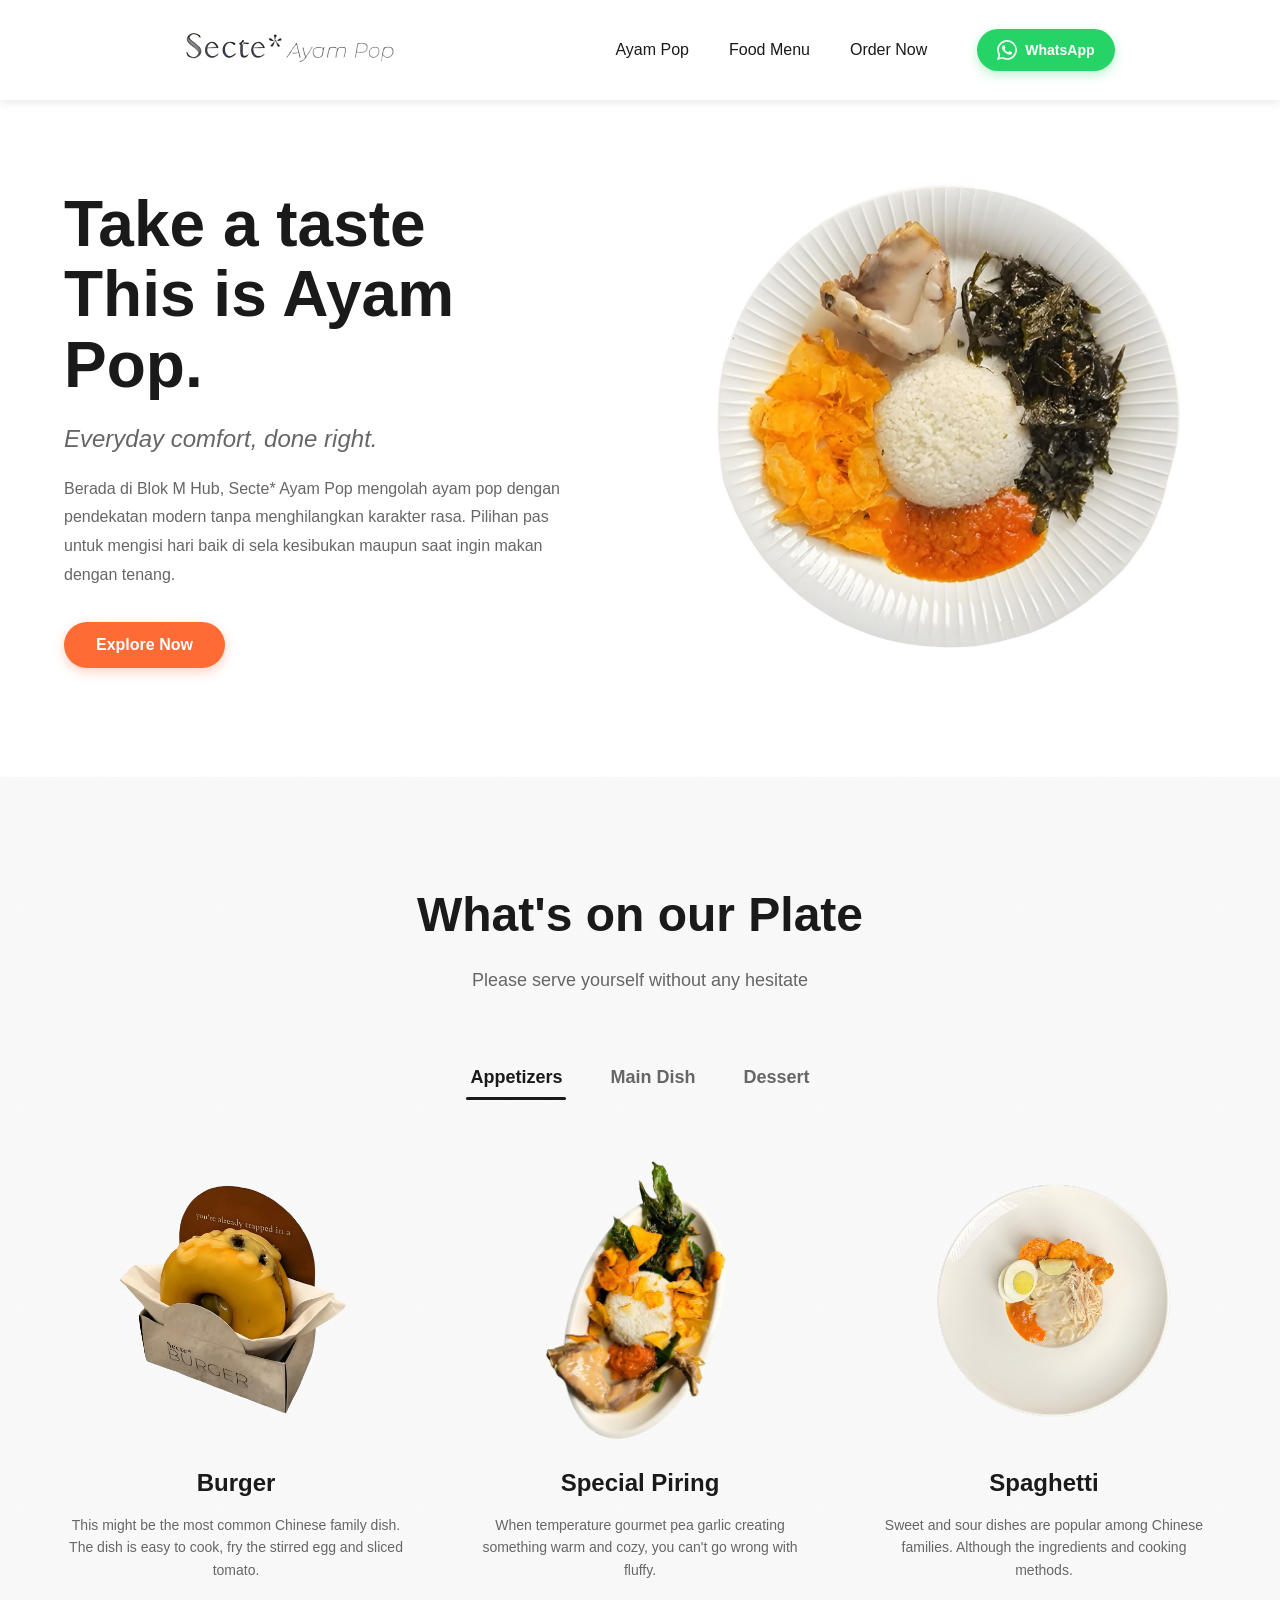
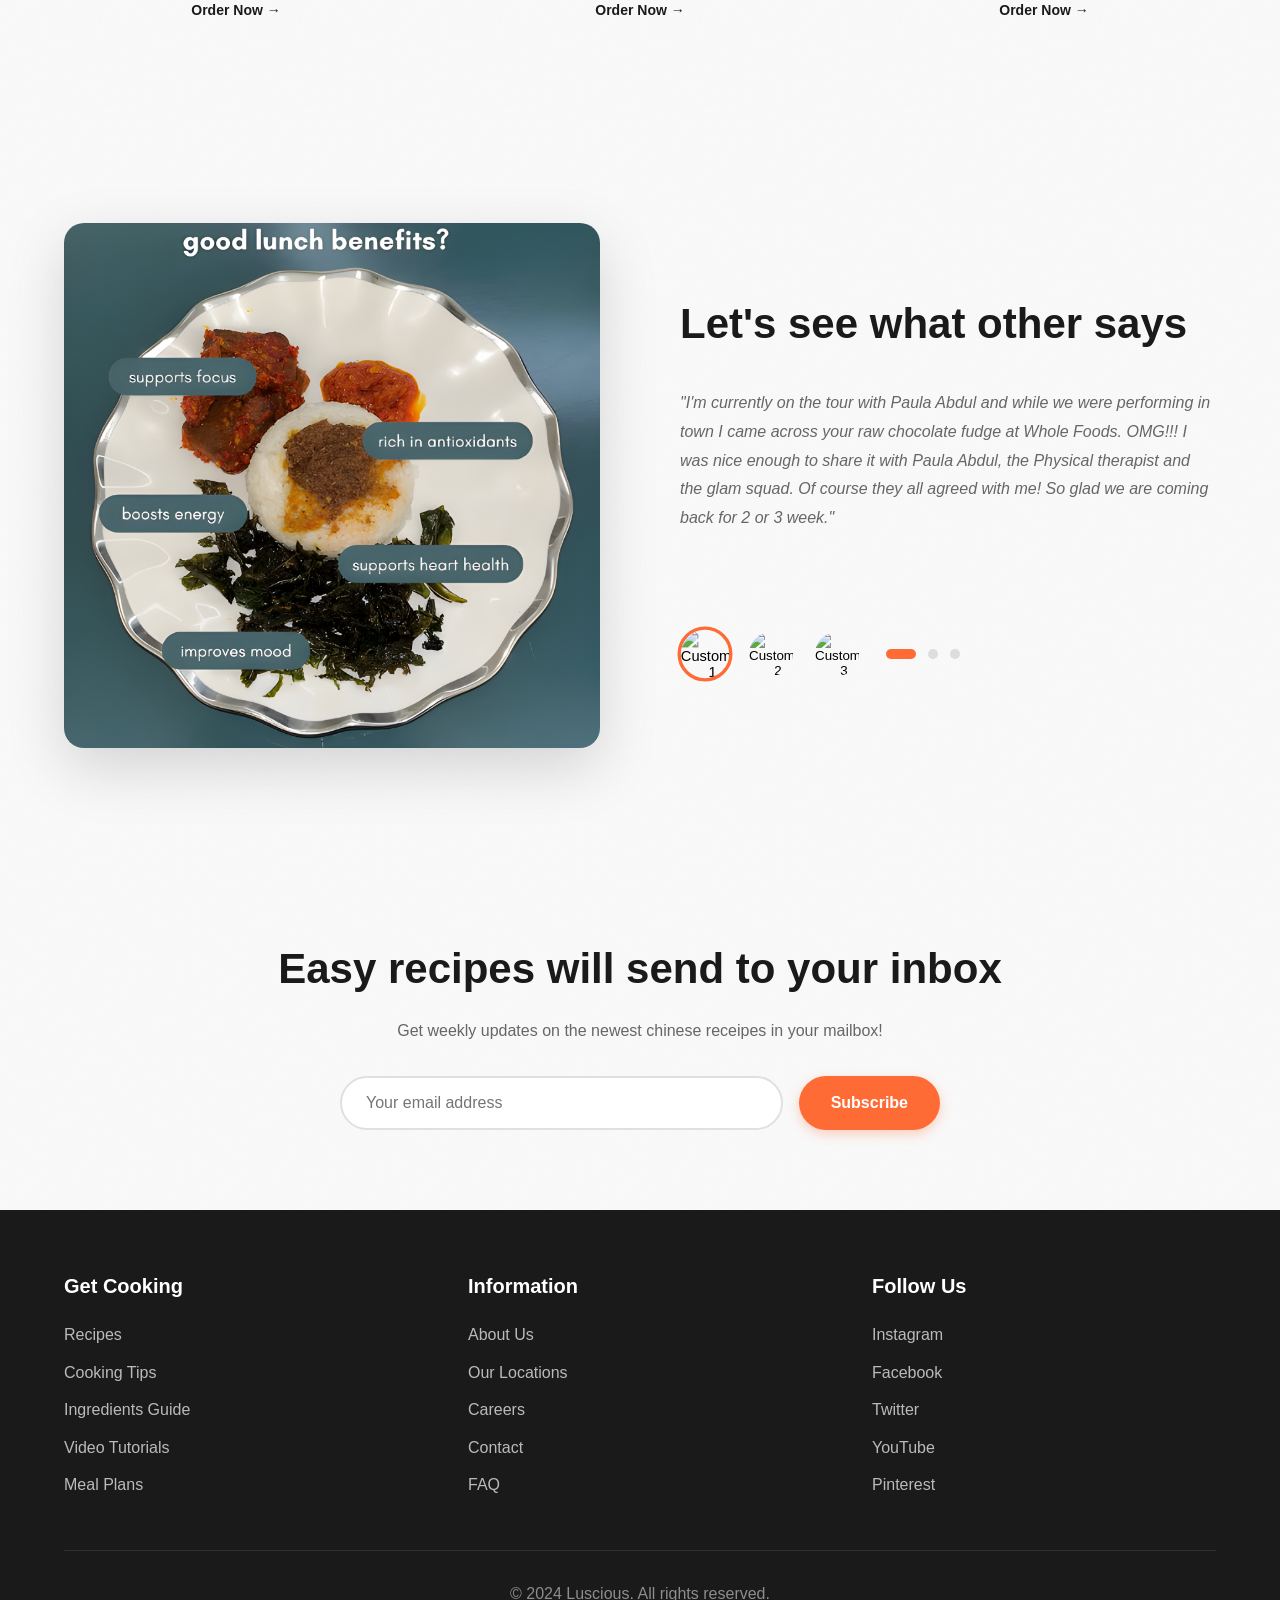
==== index.html @ fa1db52d "Full Commit Project UMKM Secte" ====
<!DOCTYPE html>
<html lang="id">
<head>
    <meta charset="UTF-8">
    <meta name="viewport" content="width=device-width, initial-scale=1.0">
    <title>Luscious - Delicious Food Experience</title>
    <link rel="stylesheet" href="style.css">
</head>
<body>
    <!-- Section 1: Navbar + Hero -->
    <header class="header">
        <nav class="navbar">
            <div class="container">
                <div class="nav-content">
                    <div class="logo">
                        <img src="logo secte.png" alt="Luscious Logo">
                    </div>
                    <ul class="nav-menu">
                        <li><a href="#ayampop">Ayam Pop</a></li>
                        <li><a href="#menu">Food Menu</a></li>
                        <li><a href="#order">Order Now</a></li>
                    </ul>
                    <a href="https://wa.me/6281234567890" target="_blank" class="btn-whatsapp">
                        <svg width="20" height="20" viewBox="0 0 24 24" fill="none" xmlns="http://www.w3.org/2000/svg">
                            <path d="M17.472 14.382c-.297-.149-1.758-.867-2.03-.967-.273-.099-.471-.148-.67.15-.197.297-.767.966-.94 1.164-.173.199-.347.223-.644.075-.297-.15-1.255-.463-2.39-1.475-.883-.788-1.48-1.761-1.653-2.059-.173-.297-.018-.458.13-.606.134-.133.298-.347.446-.52.149-.174.198-.298.298-.497.099-.198.05-.371-.025-.52-.075-.149-.669-1.612-.916-2.207-.242-.579-.487-.5-.669-.51-.173-.008-.371-.01-.57-.01-.198 0-.52.074-.792.372-.272.297-1.04 1.016-1.04 2.479 0 1.462 1.065 2.875 1.213 3.074.149.198 2.096 3.2 5.077 4.487.709.306 1.262.489 1.694.625.712.227 1.36.195 1.871.118.571-.085 1.758-.719 2.006-1.413.248-.694.248-1.289.173-1.413-.074-.124-.272-.198-.57-.347m-5.421 7.403h-.004a9.87 9.87 0 01-5.031-1.378l-.361-.214-3.741.982.998-3.648-.235-.374a9.86 9.86 0 01-1.51-5.26c.001-5.45 4.436-9.884 9.888-9.884 2.64 0 5.122 1.03 6.988 2.898a9.825 9.825 0 012.893 6.994c-.003 5.45-4.437 9.884-9.885 9.884m8.413-18.297A11.815 11.815 0 0012.05 0C5.495 0 .16 5.335.157 11.892c0 2.096.547 4.142 1.588 5.945L.057 24l6.305-1.654a11.882 11.882 0 005.683 1.448h.005c6.554 0 11.89-5.335 11.893-11.893a11.821 11.821 0 00-3.48-8.413z" fill="currentColor"/>
                        </svg>
                        WhatsApp
                    </a>
                </div>
            </div>
        </nav>

        <section class="hero">
            <div class="container">
                <div class="hero-content">
                    <div class="hero-left">
                        <h1 class="hero-title">
                            <span class="title-line">Take a taste</span>
                            <span class="title-line">This is Ayam Pop.</span>
                        </h1>
                        <p class="hero-subtitle">Everyday comfort, done right.</p>
                        <p class="hero-description">
                            Berada di Blok M Hub, Secte* Ayam Pop mengolah ayam pop dengan pendekatan modern tanpa menghilangkan karakter rasa.
Pilihan pas untuk mengisi hari baik di sela kesibukan maupun saat ingin makan dengan tenang.
                        </p>
                        <button class="btn-primary">Explore Now</button>
                    </div>
                    <div class="hero-right">
                        <div class="hero-image-wrapper">
                            <img src="Secte Ayam Pop.jpg" alt="Delicious Dumplings" class="hero-image">
                        </div>
                    </div>
                </div>
            </div>
        </section>
    </header>

    <!-- Section 2: What's on our Plate -->
    <section class="menu-section">
        <div class="container">
            <div class="section-header">
                <h2 class="section-title">What's on our Plate</h2>
                <p class="section-subtitle">Please serve yourself without any hesitate</p>
            </div>

            <div class="tabs">
                <button class="tab-btn active" data-tab="appetizers">Appetizers</button>
                <button class="tab-btn" data-tab="main-dish">Main Dish</button>
                <button class="tab-btn" data-tab="dessert">Dessert</button>
                <span class="tab-indicator"></span>
            </div>

            <div class="tab-content active" id="appetizers">
                <div class="menu-grid">
                    <div class="menu-card">
                        <div class="menu-image-wrapper">
                            <img src="Secte Burger.png" alt="Burger" class="menu-image">
                        </div>
                        <h3 class="menu-name">Burger</h3>
                        <p class="menu-description">This might be the most common Chinese family dish. The dish is easy to cook, fry the stirred egg and sliced tomato.</p>
                        <a href="#order" class="menu-link">Order Now →</a>
                    </div>

                    <div class="menu-card">
                        <div class="menu-image-wrapper">
                            <img src="Secte Piring.png" alt="Special Piring" class="menu-image">
                        </div>
                        <h3 class="menu-name">Special Piring</h3>
                        <p class="menu-description">When temperature gourmet pea garlic creating something warm and cozy, you can't go wrong with fluffy.</p>
                        <a href="#order" class="menu-link">Order Now →</a>
                    </div>

                    <div class="menu-card">
                        <div class="menu-image-wrapper">
                            <img src="Secte Spaghetti.png" alt="Spaghetti" class="menu-image">
                        </div>
                        <h3 class="menu-name">Spaghetti</h3>
                        <p class="menu-description">Sweet and sour dishes are popular among Chinese families. Although the ingredients and cooking methods.</p>
                        <a href="#order" class="menu-link">Order Now →</a>
                    </div>
                </div>
            </div>

            <div class="tab-content" id="main-dish">
                <div class="menu-grid">
                    <div class="menu-card">
                        <div class="menu-image-wrapper">
                            <img src="https://images.unsplash.com/photo-1585032226651-759b368d7246?w=400&h=400&fit=crop" alt="Beef Noodles" class="menu-image">
                        </div>
                        <h3 class="menu-name">Beef Noodles</h3>
                        <p class="menu-description">Slow-braised beef in rich broth served over fresh hand-pulled noodles.</p>
                        <a href="#order" class="menu-link">Order Now →</a>
                    </div>

                    <div class="menu-card">
                        <div class="menu-image-wrapper">
                            <img src="https://images.unsplash.com/photo-1569718212165-3a8278d5f624?w=400&h=400&fit=crop" alt="Fried Rice" class="menu-image">
                        </div>
                        <h3 class="menu-name">Special Fried Rice</h3>
                        <p class="menu-description">Wok-fried rice with eggs, vegetables, and choice of protein in aromatic seasonings.</p>
                        <a href="#order" class="menu-link">Order Now →</a>
                    </div>

                    <div class="menu-card">
                        <div class="menu-image-wrapper">
                            <img src="https://images.unsplash.com/photo-1512003867696-6d5ce6835040?w=400&h=400&fit=crop" alt="Steamed Fish" class="menu-image">
                        </div>
                        <h3 class="menu-name">Steamed Fish</h3>
                        <p class="menu-description">Fresh fish steamed to perfection with ginger, soy sauce, and spring onions.</p>
                        <a href="#order" class="menu-link">Order Now →</a>
                    </div>
                </div>
            </div>

            <div class="tab-content" id="dessert">
                <div class="menu-grid">
                    <div class="menu-card">
                        <div class="menu-image-wrapper">
                            <img src="https://images.unsplash.com/photo-1563805042-7684c019e1cb?w=400&h=400&fit=crop" alt="Mango Pudding" class="menu-image">
                        </div>
                        <h3 class="menu-name">Mango Pudding</h3>
                        <p class="menu-description">Silky smooth mango pudding made with fresh mangoes and coconut cream.</p>
                        <a href="#order" class="menu-link">Order Now →</a>
                    </div>

                    <div class="menu-card">
                        <div class="menu-image-wrapper">
                            <img src="https://images.unsplash.com/photo-1562440499-64c9a4a2583e?w=400&h=400&fit=crop" alt="Sesame Balls" class="menu-image">
                        </div>
                        <h3 class="menu-name">Sesame Balls</h3>
                        <p class="menu-description">Crispy fried glutinous rice balls coated with sesame seeds and sweet filling.</p>
                        <a href="#order" class="menu-link">Order Now →</a>
                    </div>

                    <div class="menu-card">
                        <div class="menu-image-wrapper">
                            <img src="https://images.unsplash.com/photo-1565958011703-44f9829ba187?w=400&h=400&fit=crop" alt="Red Bean Soup" class="menu-image">
                        </div>
                        <h3 class="menu-name">Red Bean Soup</h3>
                        <p class="menu-description">Warm sweet red bean soup with a hint of orange peel and rock sugar.</p>
                        <a href="#order" class="menu-link">Order Now →</a>
                    </div>
                </div>
            </div>
        </div>
    </section>

    <!-- Section 3: Testimonial -->
    <section class="testimonial-section">
        <div class="container">
            <div class="testimonial-content">
                <div class="testimonial-left">
                    <img src="secte cover2.png" alt="Pasta Dish" class="testimonial-image">
                </div>
                <div class="testimonial-right">
                    <h2 class="testimonial-title">Let's see what other says</h2>

                    <div class="testimonial-slider">
                        <div class="testimonial-item active" data-testimonial="1">
                            <p class="testimonial-text">
                                "I'm currently on the tour with Paula Abdul and while we were performing in town I came across your raw chocolate fudge at Whole Foods. OMG!!! I was nice enough to share it with Paula Abdul, the Physical therapist and the glam squad. Of course they all agreed with me! So glad we are coming back for 2 or 3 week."
                            </p>
                        </div>
                        <div class="testimonial-item" data-testimonial="2">
                            <p class="testimonial-text">
                                "Best Asian restaurant in town! The kung pao chicken is my go-to dish.
                                The service is excellent, and the portions are generous. Highly recommend
                                trying their handmade noodles - they're simply amazing!"
                            </p>
                        </div>
                        <div class="testimonial-item" data-testimonial="3">
                            <p class="testimonial-text">
                                "A hidden gem! The flavors are authentic and remind me of home cooking.
                                The staff is friendly and attentive. Whether dining in or taking out,
                                the food quality is always consistent and delicious."
                            </p>
                        </div>
                    </div>

                    <div class="testimonial-controls">
                        <div class="testimonial-avatars">
                            <button class="avatar active" data-testimonial="1">
                                <img src="https://i.pravatar.cc/150?img=1" alt="Customer 1">
                            </button>
                            <button class="avatar" data-testimonial="2">
                                <img src="https://i.pravatar.cc/150?img=2" alt="Customer 2">
                            </button>
                            <button class="avatar" data-testimonial="3">
                                <img src="https://i.pravatar.cc/150?img=3" alt="Customer 3">
                            </button>
                        </div>
                        <div class="testimonial-dots">
                            <span class="dot active" data-testimonial="1"></span>
                            <span class="dot" data-testimonial="2"></span>
                            <span class="dot" data-testimonial="3"></span>
                        </div>
                    </div>
                </div>
            </div>
        </div>
    </section>

    <!-- Section 4: Newsletter + Footer -->
    <section class="newsletter-section">
        <div class="container">
            <h2 class="newsletter-title">Easy recipes will send to your inbox</h2>
            <p class="newsletter-subtitle">Get weekly updates on the newest chinese receipes in your mailbox!</p>
            <form class="newsletter-form">
                <input type="email" placeholder="Your email address" class="newsletter-input" required>
                <button type="submit" class="btn-primary">Subscribe</button>
            </form>
        </div>
    </section>

    <footer class="footer">
        <div class="container">
            <div class="footer-grid">
                <div class="footer-column">
                    <h3 class="footer-title">Get Cooking</h3>
                    <ul class="footer-links">
                        <li><a href="#recipes">Recipes</a></li>
                        <li><a href="#cooking-tips">Cooking Tips</a></li>
                        <li><a href="#ingredients">Ingredients Guide</a></li>
                        <li><a href="#video-tutorials">Video Tutorials</a></li>
                        <li><a href="#meal-plans">Meal Plans</a></li>
                    </ul>
                </div>
                <div class="footer-column">
                    <h3 class="footer-title">Information</h3>
                    <ul class="footer-links">
                        <li><a href="#about">About Us</a></li>
                        <li><a href="#locations">Our Locations</a></li>
                        <li><a href="#careers">Careers</a></li>
                        <li><a href="#contact">Contact</a></li>
                        <li><a href="#faq">FAQ</a></li>
                    </ul>
                </div>
                <div class="footer-column">
                    <h3 class="footer-title">Follow Us</h3>
                    <ul class="footer-links">
                        <li><a href="#instagram">Instagram</a></li>
                        <li><a href="#facebook">Facebook</a></li>
                        <li><a href="#twitter">Twitter</a></li>
                        <li><a href="#youtube">YouTube</a></li>
                        <li><a href="#pinterest">Pinterest</a></li>
                    </ul>
                </div>
            </div>
            <div class="footer-bottom">
                <p>&copy; 2024 Luscious. All rights reserved.</p>
            </div>
        </div>
    </footer>

    <script src="script.js"></script>
</body>
</html>
---- style.css ----
/* ===== RESET & GLOBAL STYLES ===== */
* {
    margin: 0;
    padding: 0;
    box-sizing: border-box;
}

:root {
    --orange-primary: #ff6b35;
    --orange-dark: #e85a2a;
    --text-dark: #1a1a1a;
    --text-gray: #666;
    --bg-light: #f8f8f8;
    --white: #ffffff;
    --shadow: rgba(0, 0, 0, 0.1);
    --shadow-hover: rgba(0, 0, 0, 0.15);
}

html {
    scroll-behavior: smooth;
}

body {
    font-family: -apple-system, BlinkMacSystemFont, 'Segoe UI', Roboto, 'Helvetica Neue', Arial, sans-serif;
    color: var(--text-dark);
    line-height: 1.6;
    overflow-x: hidden;
    background: #ffffff;
}

.container {
    max-width: 1200px;
    margin: 0 auto;
    padding: 0 24px;
}

/* ===== MARBLE TEXTURE BACKGROUND ===== */
.hero,
.menu-section,
.testimonial-section,
.newsletter-section {
    position: relative;
    background-image:
        url("data:image/svg+xml,%3Csvg xmlns='http://www.w3.org/2000/svg' width='100' height='100' viewBox='0 0 100 100'%3E%3Cfilter id='noise'%3E%3CfeTurbulence type='fractalNoise' baseFrequency='0.9' numOctaves='4' /%3E%3CfeColorMatrix type='saturate' values='0'/%3E%3C/filter%3E%3Crect width='100' height='100' filter='url(%23noise)' opacity='0.05'/%3E%3C/svg%3E");
    background-color: #fafafa;
}

/* ===== INGREDIENT DECORATIONS ===== */
.ingredient {
    position: absolute;
    background-size: contain;
    background-repeat: no-repeat;
    background-position: center;
    pointer-events: none;
    z-index: 10;
    transition: transform 0.1s ease-out;
}

/* Hero Section Ingredients */
.hero-spice-1 {
    width: 120px;
    height: 120px;
    top: 15%;
    left: 3%;
    background-image: url("data:image/svg+xml,%3Csvg xmlns='http://www.w3.org/2000/svg' viewBox='0 0 100 100'%3E%3Cellipse cx='30' cy='40' rx='8' ry='12' fill='%23D2691E' opacity='0.7'/%3E%3Cellipse cx='50' cy='40' rx='8' ry='12' fill='%23FF6347' opacity='0.7'/%3E%3Cellipse cx='70' cy='40' rx='8' ry='12' fill='%23FFD700' opacity='0.7'/%3E%3Crect x='25' y='50' width='50' height='3' rx='1.5' fill='%23A0522D'/%3E%3C/svg%3E");
}

.hero-spice-2 {
    width: 40px;
    height: 60px;
    top: 18%;
    left: 8%;
    background: radial-gradient(circle, rgba(210, 105, 30, 0.7), transparent);
}

.hero-spice-3 {
    width: 30px;
    height: 30px;
    top: 25%;
    left: 5%;
    background: radial-gradient(circle, rgba(139, 69, 19, 0.6), transparent);
}

.hero-pepper {
    width: 100px;
    height: 100px;
    top: 12%;
    right: 5%;
    background-image: url("data:image/svg+xml,%3Csvg xmlns='http://www.w3.org/2000/svg' viewBox='0 0 100 100'%3E%3Cpath d='M45,20 Q50,15 55,20 L55,25 Q60,30 55,45 Q50,60 45,45 Q40,30 45,25 Z' fill='%23FF4444' opacity='0.8'/%3E%3Cpath d='M47,18 Q50,15 53,18 L53,20 L47,20 Z' fill='%2344AA44' opacity='0.8'/%3E%3C/svg%3E");
}

.hero-parsley {
    width: 80px;
    height: 80px;
    top: 15%;
    right: 12%;
    background-image: url("data:image/svg+xml,%3Csvg xmlns='http://www.w3.org/2000/svg' viewBox='0 0 100 100'%3E%3Ccircle cx='40' cy='30' r='12' fill='%2344AA44' opacity='0.7'/%3E%3Ccircle cx='60' cy='30' r='12' fill='%2344AA44' opacity='0.7'/%3E%3Ccircle cx='50' cy='45' r='12' fill='%2344AA44' opacity='0.7'/%3E%3Crect x='48' y='45' width='4' height='30' fill='%23228822' opacity='0.7'/%3E%3C/svg%3E");
}

/* Menu Section Ingredients */
.menu-sauce-1 {
    width: 60px;
    height: 60px;
    top: 10%;
    left: 5%;
    background: radial-gradient(circle, rgba(255, 69, 0, 0.6), rgba(139, 0, 0, 0.4));
    border-radius: 50%;
}

.menu-sauce-2 {
    width: 50px;
    height: 50px;
    top: 12%;
    left: 10%;
    background: radial-gradient(circle, rgba(0, 0, 0, 0.5), rgba(70, 70, 70, 0.3));
    border-radius: 50%;
}

.menu-lobster {
    width: 150px;
    height: 100px;
    top: 8%;
    right: 5%;
    background-image: url("data:image/svg+xml,%3Csvg xmlns='http://www.w3.org/2000/svg' viewBox='0 0 150 100'%3E%3Cellipse cx='75' cy='50' rx='50' ry='25' fill='%23FF6347' opacity='0.8'/%3E%3Ccircle cx='60' cy='45' r='5' fill='%23000' opacity='0.6'/%3E%3Cpath d='M30,50 L15,40' stroke='%23FF6347' stroke-width='4' opacity='0.8'/%3E%3Cpath d='M30,55 L15,65' stroke='%23FF6347' stroke-width='4' opacity='0.8'/%3E%3C/svg%3E");
}

.menu-garlic-1 {
    width: 50px;
    height: 50px;
    bottom: 15%;
    left: 8%;
    background-image: url("data:image/svg+xml,%3Csvg xmlns='http://www.w3.org/2000/svg' viewBox='0 0 50 50'%3E%3Ccircle cx='25' cy='30' r='15' fill='%23F5F5DC' opacity='0.8'/%3E%3Cpath d='M25,10 Q20,15 25,20 Q30,15 25,10' fill='%23DEB887' opacity='0.8'/%3E%3C/svg%3E");
}

.menu-garlic-2 {
    width: 45px;
    height: 45px;
    bottom: 20%;
    left: 3%;
    background: radial-gradient(circle, rgba(245, 245, 220, 0.8), rgba(222, 184, 135, 0.5));
    border-radius: 50%;
}

/* Testimonial Section Ingredients */
.testi-fork {
    width: 100px;
    height: 80px;
    top: 50%;
    left: 5%;
    background-image: url("data:image/svg+xml,%3Csvg xmlns='http://www.w3.org/2000/svg' viewBox='0 0 100 100'%3E%3Crect x='15' y='10' width='3' height='15' fill='%23888' opacity='0.7'/%3E%3Crect x='23' y='10' width='3' height='15' fill='%23888' opacity='0.7'/%3E%3Crect x='31' y='10' width='3' height='15' fill='%23888' opacity='0.7'/%3E%3Crect x='20' y='25' width='8' height='40' rx='1' fill='%23666' opacity='0.7'/%3E%3C/svg%3E");
}

.testi-tomato {
    width: 60px;
    height: 60px;
    bottom: 25%;
    left: 8%;
    background: radial-gradient(circle, rgba(255, 69, 69, 0.8), rgba(200, 50, 50, 0.6));
    border-radius: 50%;
}

.testi-parsley {
    width: 90px;
    height: 90px;
    bottom: 15%;
    left: 3%;
    background-image: url("data:image/svg+xml,%3Csvg xmlns='http://www.w3.org/2000/svg' viewBox='0 0 100 100'%3E%3Ccircle cx='35' cy='40' r='15' fill='%2344AA44' opacity='0.7'/%3E%3Ccircle cx='55' cy='35' r='15' fill='%2344AA44' opacity='0.7'/%3E%3Ccircle cx='65' cy='50' r='15' fill='%2344AA44' opacity='0.7'/%3E%3Crect x='48' y='50' width='4' height='35' fill='%23228822' opacity='0.7'/%3E%3C/svg%3E");
}

.testi-star-anise {
    width: 70px;
    height: 70px;
    top: 15%;
    right: 8%;
    background-image: url("data:image/svg+xml,%3Csvg xmlns='http://www.w3.org/2000/svg' viewBox='0 0 100 100'%3E%3Cpath d='M50,30 L55,45 L70,50 L55,55 L50,70 L45,55 L30,50 L45,45 Z' fill='%238B4513' opacity='0.7'/%3E%3Ccircle cx='50' cy='50' r='5' fill='%23654321' opacity='0.8'/%3E%3C/svg%3E");
}

/* Newsletter Section Ingredients */
.news-lettuce {
    width: 120px;
    height: 120px;
    top: 20%;
    left: 5%;
    background-image: url("data:image/svg+xml,%3Csvg xmlns='http://www.w3.org/2000/svg' viewBox='0 0 100 100'%3E%3Ccircle cx='35' cy='40' r='18' fill='%2366BB66' opacity='0.7'/%3E%3Ccircle cx='55' cy='35' r='18' fill='%2366BB66' opacity='0.7'/%3E%3Ccircle cx='65' cy='55' r='18' fill='%2366BB66' opacity='0.7'/%3E%3Ccircle cx='45' cy='60' r='18' fill='%2366BB66' opacity='0.7'/%3E%3C/svg%3E");
}

.news-pepper-red {
    width: 90px;
    height: 90px;
    top: 40%;
    left: 15%;
    background-image: url("data:image/svg+xml,%3Csvg xmlns='http://www.w3.org/2000/svg' viewBox='0 0 100 100'%3E%3Cpath d='M40,25 Q45,20 50,25 L50,30 Q55,35 50,55 Q45,70 40,55 Q35,35 40,30 Z' fill='%23FF4444' opacity='0.8'/%3E%3Cpath d='M42,23 Q45,20 48,23 L48,27 L42,27 Z' fill='%2344AA44' opacity='0.8'/%3E%3C/svg%3E");
}

.news-onion {
    width: 80px;
    height: 80px;
    bottom: 25%;
    right: 8%;
    background-image: url("data:image/svg+xml,%3Csvg xmlns='http://www.w3.org/2000/svg' viewBox='0 0 100 100'%3E%3Ccircle cx='50' cy='55' r='25' fill='%23DDA0DD' opacity='0.7'/%3E%3Cpath d='M50,20 Q45,25 50,35 Q55,25 50,20' fill='%23E6C9E6' opacity='0.7'/%3E%3C/svg%3E");
}

.news-chili {
    width: 70px;
    height= 70px;
    bottom: 35%;
    right: 15%;
    background: linear-gradient(135deg, rgba(255, 0, 0, 0.7), rgba(200, 0, 0, 0.5));
    border-radius: 50% 50% 50% 10%;
}

.news-lemon {
    width: 60px;
    height: 60px;
    top: 25%;
    right: 10%;
    background: radial-gradient(ellipse, rgba(255, 255, 0, 0.7), rgba(255, 200, 0, 0.5));
    border-radius: 50% 40% 50% 40%;
}

.news-garlic {
    width: 50px;
    height: 50px;
    top: 15%;
    left: 12%;
    background: radial-gradient(circle, rgba(245, 245, 220, 0.8), rgba(222, 184, 135, 0.5));
    border-radius: 50%;
}

/* ===== BUTTONS ===== */
.btn-primary {
    background: var(--orange-primary);
    color: var(--white);
    border: none;
    padding: 14px 32px;
    border-radius: 50px;
    font-size: 16px;
    font-weight: 600;
    cursor: pointer;
    transition: all 0.3s ease;
    box-shadow: 0 4px 12px rgba(255, 107, 53, 0.3);
}

.btn-primary:hover {
    background: var(--orange-dark);
    transform: translateY(-2px);
    box-shadow: 0 6px 16px rgba(255, 107, 53, 0.4);
}

.btn-outline-orange {
    background: transparent;
    color: var(--orange-primary);
    border: 2px solid var(--orange-primary);
    padding: 10px 24px;
    border-radius: 50px;
    font-size: 14px;
    font-weight: 600;
    cursor: pointer;
    transition: all 0.3s ease;
}

.btn-outline-orange:hover {
    background: var(--orange-primary);
    color: var(--white);
    box-shadow: 0 4px 12px rgba(255, 107, 53, 0.3);
}

.btn-whatsapp {
    display: flex;
    align-items: center;
    gap: 8px;
    background: #25D366;
    color: var(--white);
    border: none;
    padding: 10px 20px;
    border-radius: 50px;
    font-size: 14px;
    font-weight: 600;
    cursor: pointer;
    transition: all 0.3s ease;
    text-decoration: none;
    box-shadow: 0 4px 12px rgba(37, 211, 102, 0.3);
    margin-left: 50px;
}

.btn-whatsapp:hover {
    background: #128C7E;
    transform: translateY(-2px);
    box-shadow: 0 6px 16px rgba(37, 211, 102, 0.4);
}

/* ===== NAVBAR ===== */
.navbar {
    background: rgba(255, 255, 255, 0.95);
    backdrop-filter: blur(10px);
    padding: 15px 0;
    box-shadow: 0 2px 10px var(--shadow);
    position: sticky;
    top: 0;
    z-index: 1000;
    height: 100px;
    display: flex;
    align-items: center;
}

.nav-content {
    display: flex;
    justify-content: space-between;
    align-items: center;
}

.logo {
    display: flex;
    align-items: center;
}

.logo img {
    height: 250px;
    width: auto;
    margin-right: 200px;
    margin-left: 0px;
    object-fit: contain;
}

.nav-menu {
    display: flex;
    list-style: none;
    gap: 40px;
}

.nav-menu a {
    text-decoration: none;
    color: var(--text-dark);
    font-weight: 500;
    transition: color 0.3s ease;
    position: relative;
}

.nav-menu a::after {
    content: '';
    position: absolute;
    bottom: -5px;
    left: 0;
    width: 0;
    height: 2px;
    background: var(--orange-primary);
    transition: width 0.3s ease;
}

.nav-menu a:hover {
    color: var(--orange-primary);
}

.nav-menu a:hover::after {
    width: 100%;
}

/* ===== HERO SECTION ===== */
.hero {
    padding: 80px 0 100px;
    position: relative;
    overflow: visible;
    background: transparent !important;
    background-image: none !important;
}

.hero-content {
    display: grid;
    grid-template-columns: 1fr 1fr;
    gap: 60px;
    align-items: center;
}

.hero-left {
    opacity: 0;
    transform: translateY(20px);
    animation: fadeInUp 0.8s ease forwards;
}

@keyframes fadeInUp {
    to {
        opacity: 1;
        transform: translateY(0);
    }
}

.hero-title {
    font-size: 64px;
    line-height: 1.1;
    margin-bottom: 20px;
    font-weight: 800;
}

.title-line {
    display: block;
    opacity: 0;
    transform: translateY(20px);
    animation: fadeInUp 0.8s ease forwards;
}

.title-line:nth-child(1) {
    animation-delay: 0.1s;
}

.title-line:nth-child(2) {
    animation-delay: 0.2s;
    color: var(--text-dark);
}

.hero-subtitle {
    font-size: 24px;
    color: var(--text-gray);
    margin-bottom: 16px;
    font-style: italic;
    opacity: 0;
    animation: fadeInUp 0.8s ease 0.3s forwards;
}

.hero-description {
    color: var(--text-gray);
    margin-bottom: 32px;
    line-height: 1.8;
    max-width: 500px;
    opacity: 0;
    animation: fadeInUp 0.8s ease 0.4s forwards;
}

.hero-left .btn-primary {
    opacity: 0;
    animation: fadeInUp 0.8s ease 0.5s forwards;
}

.hero-right {
    position: relative;
    opacity: 0;
    animation: scaleIn 1s ease 0.3s forwards;
}

@keyframes scaleIn {
    from {
        opacity: 0;
        transform: scale(1.03);
    }
    to {
        opacity: 1;
        transform: scale(1);
    }
}

.hero-image-wrapper {
    position: relative;
}

.hero-image {
    width: 100%;
    height: auto;
    border-radius: 0;
    box-shadow: none;
    animation: continuousRotate 15s linear infinite;
    transform-origin: center center;
}

@keyframes continuousRotate {
    0% {
        transform: rotate(0deg);
    }
    100% {
        transform: rotate(360deg);
    }
}

/* Rotasi saat hover - uncomment jika ingin rotasi saat hover saja */
/*
.hero-image {
    width: 100%;
    height: auto;
    border-radius: 20px;
    box-shadow: 0 20px 60px rgba(0, 0, 0, 0.15);
    transition: transform 0.6s ease;
}

.hero-image:hover {
    transform: rotate(360deg);
}
*/

/* Rotasi continuous - uncomment jika ingin rotasi terus menerus */
/*
.hero-image {
    width: 100%;
    height: auto;
    border-radius: 20px;
    box-shadow: 0 20px 60px rgba(0, 0, 0, 0.15);
    animation: continuousRotate 30s linear infinite;
}

@keyframes continuousRotate {
    from {
        transform: rotate(0deg);
    }
    to {
        transform: rotate(360deg);
    }
}
*/

.sauce-bowl {
    position: absolute;
    bottom: -20px;
    left: -20px;
    width: 100px;
    height: 100px;
    background: radial-gradient(circle, #d32f2f 40%, transparent 70%);
    border-radius: 50%;
    filter: blur(2px);
    opacity: 0.7;
}

/* ===== MENU SECTION ===== */
.menu-section {
    padding: 100px 0;
}

.section-header {
    text-align: center;
    margin-bottom: 60px;
    opacity: 0;
    transform: translateY(20px);
    transition: all 0.6s ease;
}

.section-header.reveal {
    opacity: 1;
    transform: translateY(0);
}

.section-title {
    font-size: 48px;
    font-weight: 800;
    margin-bottom: 12px;
}

.section-subtitle {
    color: var(--text-gray);
    font-size: 18px;
}

/* ===== TABS ===== */
.tabs {
    display: flex;
    justify-content: center;
    gap: 40px;
    margin-bottom: 60px;
    position: relative;
    opacity: 0;
    transform: translateY(20px);
    transition: all 0.6s ease 0.2s;
}

.tabs.reveal {
    opacity: 1;
    transform: translateY(0);
}

.tab-btn {
    background: none;
    border: none;
    font-size: 18px;
    font-weight: 600;
    color: var(--text-gray);
    cursor: pointer;
    padding: 12px 4px;
    transition: color 0.3s ease;
    position: relative;
}

.tab-btn.active {
    color: var(--text-dark);
}

.tab-btn:hover {
    color: var(--text-dark);
}

.tab-indicator {
    position: absolute;
    bottom: 0;
    height: 3px;
    background: var(--text-dark);
    transition: all 0.4s ease;
    border-radius: 3px;
}

/* ===== MENU GRID ===== */
.tab-content {
    display: none;
}

.tab-content.active {
    display: block;
    animation: fadeIn 0.5s ease;
}

@keyframes fadeIn {
    from {
        opacity: 0;
    }
    to {
        opacity: 1;
    }
}

.menu-grid {
    display: grid;
    grid-template-columns: repeat(3, 1fr);
    gap: 60px;
}

.menu-card {
    text-align: center;
    opacity: 0;
    transform: translateY(20px);
    transition: all 0.4s ease;
}

.menu-card.reveal {
    opacity: 1;
    transform: translateY(0);
}

.menu-card:hover {
    transform: translateY(-4px);
}

/* Menu Image - Rotating Style (Same as Hero) */
.menu-image-wrapper {
    width: 100%;
    max-width: 280px;
    height: 280px;
    margin: 0 auto 24px;
    position: relative;
}

.menu-image {
    width: 100%;
    height: 100%;
    object-fit: contain;
    border-radius: 0;
    animation: continuousRotate 15s linear infinite;
    transform-origin: center center;
}

.menu-name {
    font-size: 24px;
    font-weight: 700;
    margin-bottom: 12px;
}

.menu-description {
    color: var(--text-gray);
    margin-bottom: 16px;
    line-height: 1.6;
    font-size: 14px;
}

.menu-link {
    color: var(--text-dark);
    text-decoration: none;
    font-weight: 600;
    position: relative;
    display: inline-block;
    transition: all 0.3s ease;
    font-size: 14px;
}

.menu-link::after {
    content: '';
    position: absolute;
    bottom: -2px;
    left: 0;
    width: 0;
    height: 2px;
    background: var(--text-dark);
    transition: width 0.3s ease;
}

.menu-link:hover::after {
    width: 100%;
}

/* ===== TESTIMONIAL SECTION ===== */
.testimonial-section {
    padding: 100px 0;
    position: relative;
    overflow: visible;
}

.testimonial-content {
    display: grid;
    grid-template-columns: 1fr 1fr;
    gap: 80px;
    align-items: center;
}

.testimonial-left {
    opacity: 0;
    transform: translateX(-30px);
    transition: all 0.8s ease;
}

.testimonial-left.reveal {
    opacity: 1;
    transform: translateX(0);
}

.testimonial-image {
    width: 100%;
    height: auto;
    border-radius: 20px;
    box-shadow: 0 20px 60px rgba(0, 0, 0, 0.15);
}

.testimonial-right {
    opacity: 0;
    transform: translateY(20px);
    transition: all 0.8s ease 0.2s;
}

.testimonial-right.reveal {
    opacity: 1;
    transform: translateY(0);
}

.testimonial-title {
    font-size: 42px;
    font-weight: 800;
    margin-bottom: 40px;
    line-height: 1.2;
}

.testimonial-slider {
    position: relative;
    min-height: 200px;
    margin-bottom: 40px;
}

.testimonial-item {
    position: absolute;
    top: 0;
    left: 0;
    width: 100%;
    opacity: 0;
    transition: opacity 0.5s ease;
    pointer-events: none;
}

.testimonial-item.active {
    opacity: 1;
    pointer-events: auto;
}

.testimonial-text {
    font-size: 16px;
    line-height: 1.8;
    color: var(--text-gray);
    font-style: italic;
}

.testimonial-controls {
    display: flex;
    align-items: center;
    gap: 24px;
}

.testimonial-avatars {
    display: flex;
    gap: 16px;
}

.avatar {
    width: 50px;
    height: 50px;
    border-radius: 50%;
    border: 3px solid transparent;
    cursor: pointer;
    overflow: hidden;
    transition: all 0.3s ease;
    background: none;
    padding: 0;
}

.avatar img {
    width: 100%;
    height: 100%;
    object-fit: cover;
}

.avatar.active {
    border-color: var(--orange-primary);
    transform: scale(1.1);
}

.avatar:hover {
    transform: scale(1.05);
}

.testimonial-dots {
    display: flex;
    gap: 12px;
}

.dot {
    width: 10px;
    height: 10px;
    border-radius: 50%;
    background: #ddd;
    cursor: pointer;
    transition: all 0.3s ease;
}

.dot.active {
    background: var(--orange-primary);
    width: 30px;
    border-radius: 5px;
}

/* ===== NEWSLETTER SECTION ===== */
.newsletter-section {
    padding: 80px 0;
    text-align: center;
    position: relative;
    overflow: visible;
}

.newsletter-title {
    font-size: 42px;
    font-weight: 800;
    margin-bottom: 16px;
    opacity: 0;
    transform: translateY(20px);
    transition: all 0.6s ease;
}

.newsletter-title.reveal {
    opacity: 1;
    transform: translateY(0);
}

.newsletter-subtitle {
    color: var(--text-gray);
    font-size: 16px;
    margin-bottom: 32px;
    opacity: 0;
    transform: translateY(20px);
    transition: all 0.6s ease 0.1s;
}

.newsletter-subtitle.reveal {
    opacity: 1;
    transform: translateY(0);
}

.newsletter-form {
    display: flex;
    justify-content: center;
    gap: 16px;
    max-width: 600px;
    margin: 0 auto;
    opacity: 0;
    transform: translateY(20px);
    transition: all 0.6s ease 0.2s;
}

.newsletter-form.reveal {
    opacity: 1;
    transform: translateY(0);
}

.newsletter-input {
    flex: 1;
    padding: 16px 24px;
    border: 2px solid #e0e0e0;
    border-radius: 50px;
    font-size: 16px;
    outline: none;
    transition: all 0.3s ease;
}

.newsletter-input:focus {
    border-color: var(--orange-primary);
    box-shadow: 0 0 0 3px rgba(255, 107, 53, 0.1);
}

/* ===== FOOTER ===== */
.footer {
    background: var(--text-dark);
    color: var(--white);
    padding: 60px 0 30px;
}

.footer-grid {
    display: grid;
    grid-template-columns: repeat(3, 1fr);
    gap: 60px;
    margin-bottom: 40px;
}

.footer-column {
    opacity: 0;
    transform: translateY(20px);
    transition: all 0.6s ease;
}

.footer-column:nth-child(1) {
    transition-delay: 0s;
}

.footer-column:nth-child(2) {
    transition-delay: 0.1s;
}

.footer-column:nth-child(3) {
    transition-delay: 0.2s;
}

.footer-column.reveal {
    opacity: 1;
    transform: translateY(0);
}

.footer-title {
    font-size: 20px;
    font-weight: 700;
    margin-bottom: 20px;
}

.footer-links {
    list-style: none;
}

.footer-links li {
    margin-bottom: 12px;
}

.footer-links a {
    color: rgba(255, 255, 255, 0.7);
    text-decoration: none;
    transition: color 0.3s ease;
}

.footer-links a:hover {
    color: var(--orange-primary);
}

.footer-bottom {
    text-align: center;
    padding-top: 30px;
    border-top: 1px solid rgba(255, 255, 255, 0.1);
    color: rgba(255, 255, 255, 0.5);
}

/* ===== RESPONSIVE ===== */
@media (max-width: 768px) {
    .nav-menu {
        display: none;
    }

    .hero-content {
        grid-template-columns: 1fr;
        gap: 40px;
    }

    .hero-title {
        font-size: 42px;
    }

    .menu-grid {
        grid-template-columns: 1fr;
    }

    .testimonial-content {
        grid-template-columns: 1fr;
        gap: 40px;
    }

    .footer-grid {
        grid-template-columns: 1fr;
        gap: 40px;
    }

    .newsletter-form {
        flex-direction: column;
    }

    /* Hide some decorations on mobile */
    .ingredient {
        display: none;
    }
}
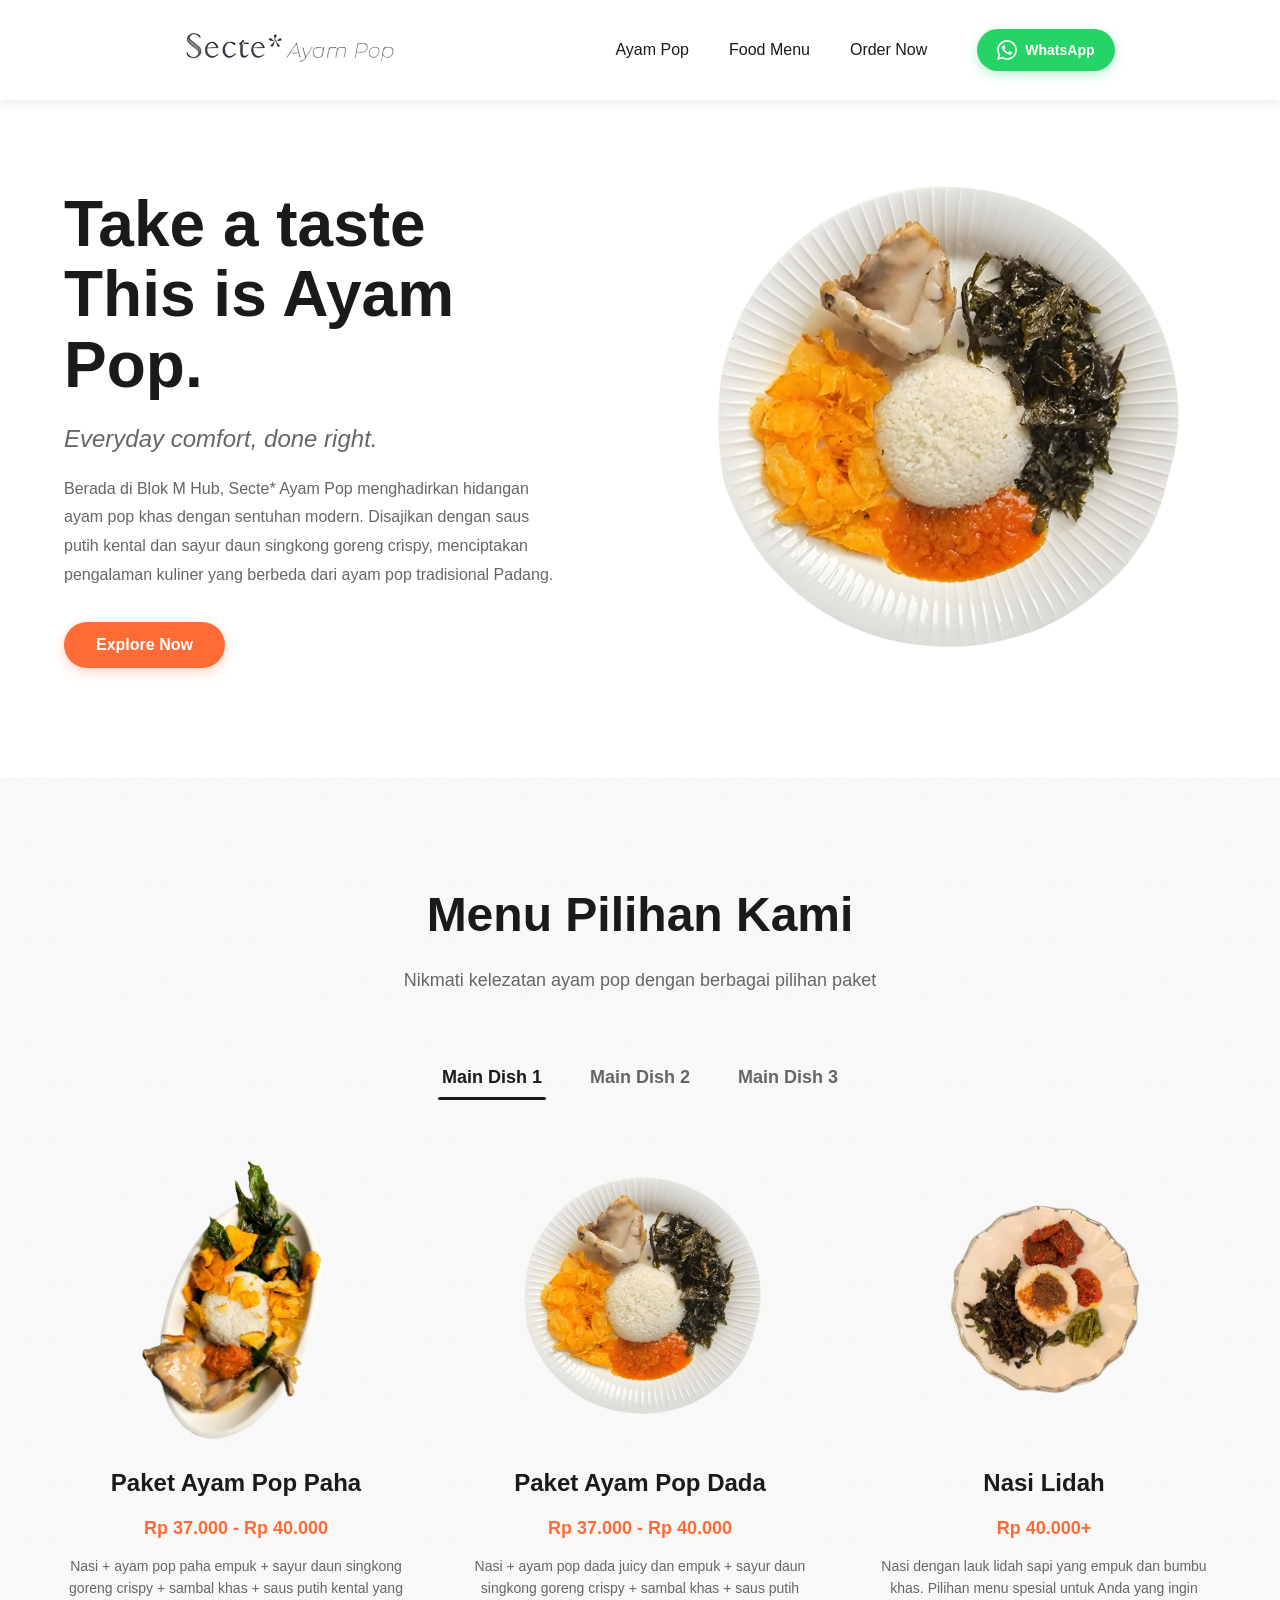
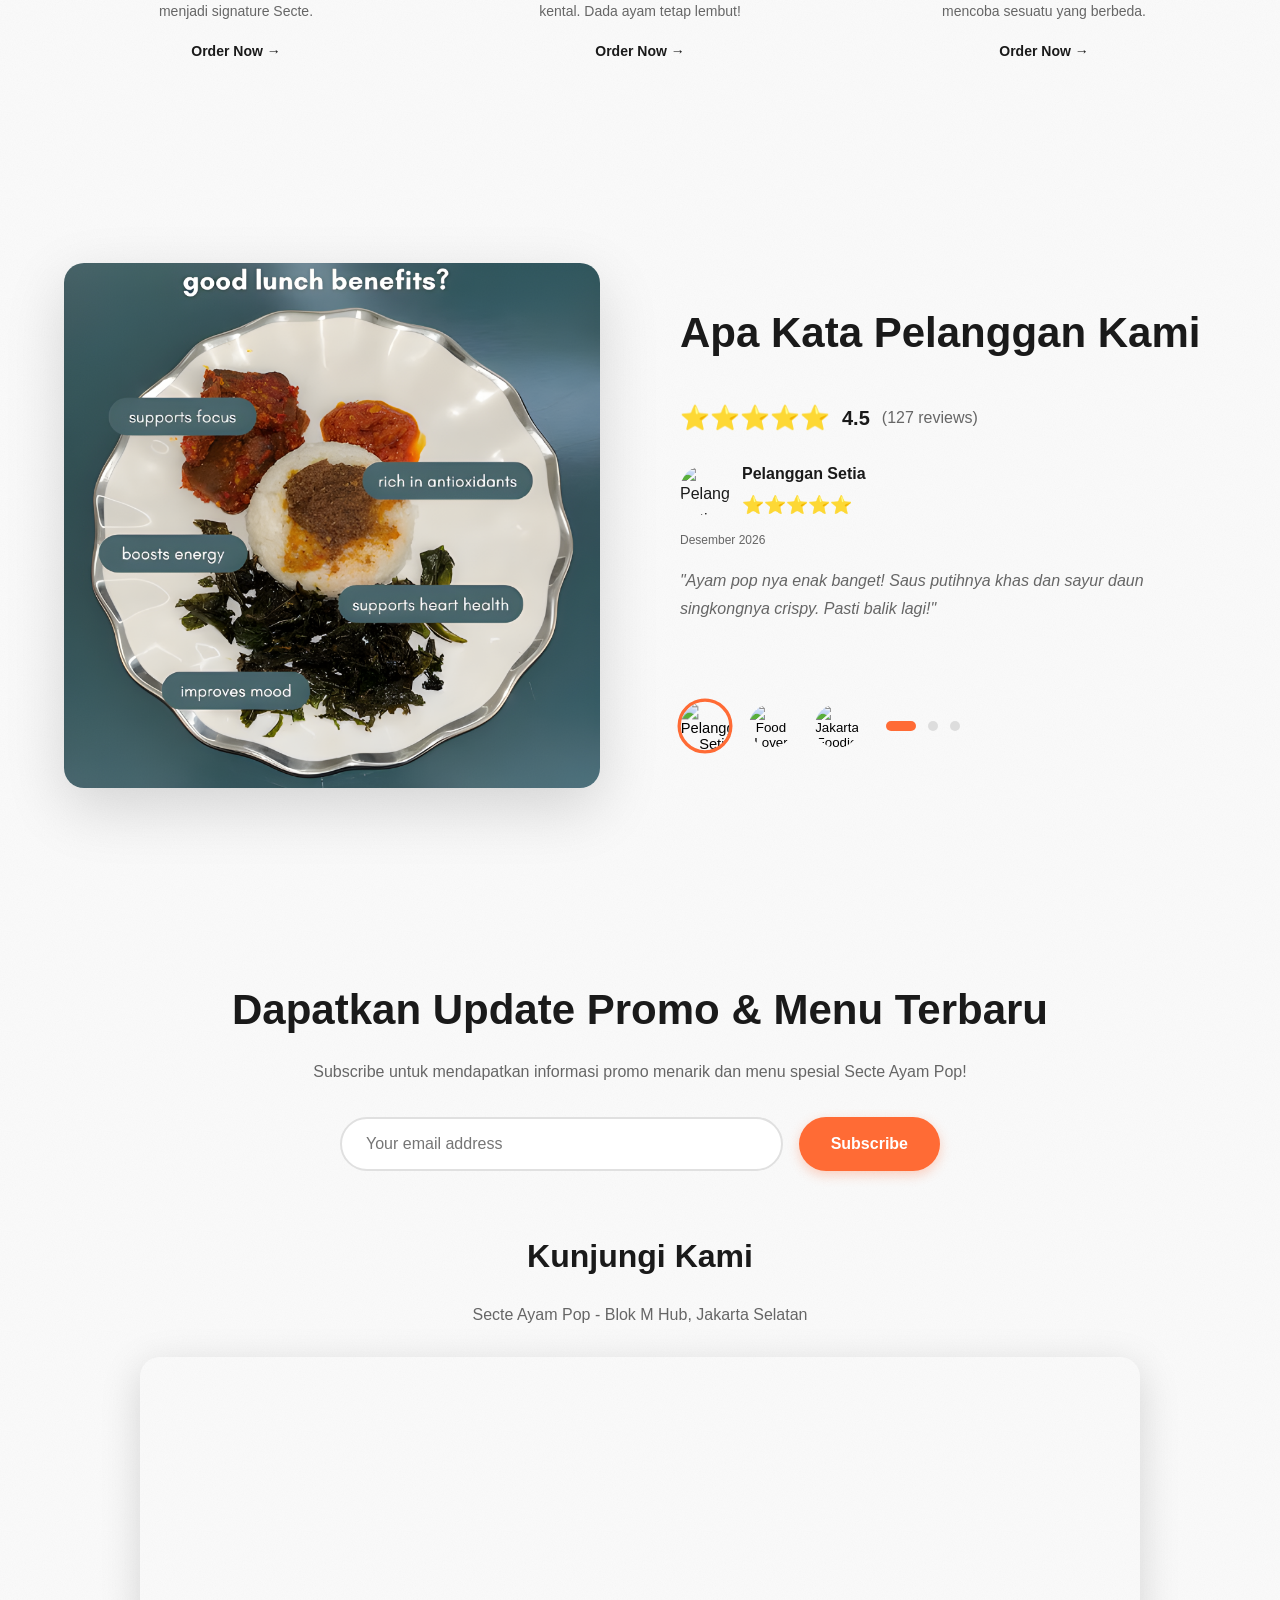
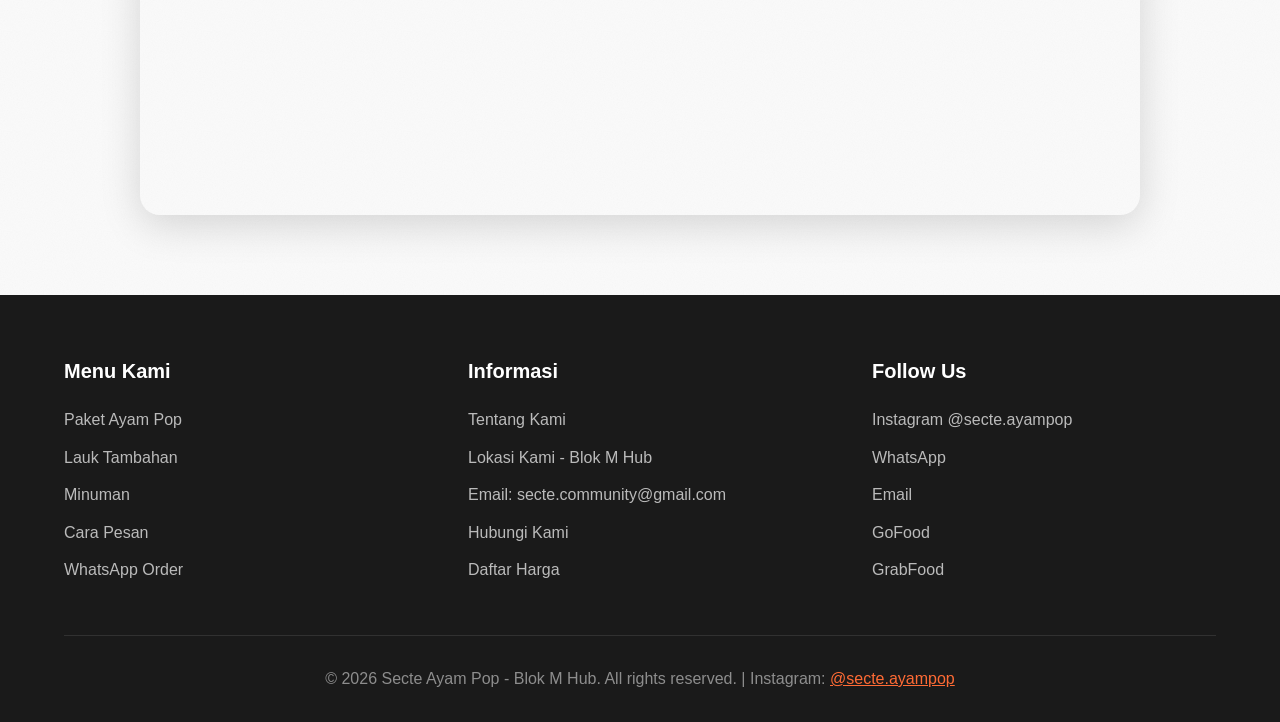
==== commit b3a7e16a: "1.0.1 Initial commit" ====
--- a/index.html
+++ b/index.html
@@ -20,7 +20,7 @@
                         <li><a href="#menu">Food Menu</a></li>
                         <li><a href="#order">Order Now</a></li>
                     </ul>
-                    <a href="https://wa.me/6281234567890" target="_blank" class="btn-whatsapp">
+                    <a href="https://wa.me/62851210748310" target="_blank" class="btn-whatsapp">
                         <svg width="20" height="20" viewBox="0 0 24 24" fill="none" xmlns="http://www.w3.org/2000/svg">
                             <path d="M17.472 14.382c-.297-.149-1.758-.867-2.03-.967-.273-.099-.471-.148-.67.15-.197.297-.767.966-.94 1.164-.173.199-.347.223-.644.075-.297-.15-1.255-.463-2.39-1.475-.883-.788-1.48-1.761-1.653-2.059-.173-.297-.018-.458.13-.606.134-.133.298-.347.446-.52.149-.174.198-.298.298-.497.099-.198.05-.371-.025-.52-.075-.149-.669-1.612-.916-2.207-.242-.579-.487-.5-.669-.51-.173-.008-.371-.01-.57-.01-.198 0-.52.074-.792.372-.272.297-1.04 1.016-1.04 2.479 0 1.462 1.065 2.875 1.213 3.074.149.198 2.096 3.2 5.077 4.487.709.306 1.262.489 1.694.625.712.227 1.36.195 1.871.118.571-.085 1.758-.719 2.006-1.413.248-.694.248-1.289.173-1.413-.074-.124-.272-.198-.57-.347m-5.421 7.403h-.004a9.87 9.87 0 01-5.031-1.378l-.361-.214-3.741.982.998-3.648-.235-.374a9.86 9.86 0 01-1.51-5.26c.001-5.45 4.436-9.884 9.888-9.884 2.64 0 5.122 1.03 6.988 2.898a9.825 9.825 0 012.893 6.994c-.003 5.45-4.437 9.884-9.885 9.884m8.413-18.297A11.815 11.815 0 0012.05 0C5.495 0 .16 5.335.157 11.892c0 2.096.547 4.142 1.588 5.945L.057 24l6.305-1.654a11.882 11.882 0 005.683 1.448h.005c6.554 0 11.89-5.335 11.893-11.893a11.821 11.821 0 00-3.48-8.413z" fill="currentColor"/>
                         </svg>
@@ -40,14 +40,13 @@
                         </h1>
                         <p class="hero-subtitle">Everyday comfort, done right.</p>
                         <p class="hero-description">
-                            Berada di Blok M Hub, Secte* Ayam Pop mengolah ayam pop dengan pendekatan modern tanpa menghilangkan karakter rasa.
-Pilihan pas untuk mengisi hari baik di sela kesibukan maupun saat ingin makan dengan tenang.
+                            Berada di Blok M Hub, Secte* Ayam Pop menghadirkan hidangan ayam pop khas dengan sentuhan modern. Disajikan dengan saus putih kental dan sayur daun singkong goreng crispy, menciptakan pengalaman kuliner yang berbeda dari ayam pop tradisional Padang.
                         </p>
                         <button class="btn-primary">Explore Now</button>
                     </div>
                     <div class="hero-right">
                         <div class="hero-image-wrapper">
-                            <img src="Secte Ayam Pop.jpg" alt="Delicious Dumplings" class="hero-image">
+                            <img src="Secte-ayam-pop.png" alt="Delicious Dumplings" class="hero-image">
                         </div>
                     </div>
                 </div>
@@ -56,17 +55,17 @@
     </header>
 
     <!-- Section 2: What's on our Plate -->
-    <section class="menu-section">
+    <section class="menu-section" id="menu">
         <div class="container">
             <div class="section-header">
-                <h2 class="section-title">What's on our Plate</h2>
-                <p class="section-subtitle">Please serve yourself without any hesitate</p>
+                <h2 class="section-title">Menu Pilihan Kami</h2>
+                <p class="section-subtitle">Nikmati kelezatan ayam pop dengan berbagai pilihan paket</p>
             </div>
 
             <div class="tabs">
-                <button class="tab-btn active" data-tab="appetizers">Appetizers</button>
-                <button class="tab-btn" data-tab="main-dish">Main Dish</button>
-                <button class="tab-btn" data-tab="dessert">Dessert</button>
+                <button class="tab-btn active" data-tab="appetizers">Main Dish 1</button>
+                <button class="tab-btn" data-tab="main-dish">Main Dish 2</button>
+                <button class="tab-btn" data-tab="dessert">Main Dish 3</button>
                 <span class="tab-indicator"></span>
             </div>
 
@@ -74,29 +73,32 @@
                 <div class="menu-grid">
                     <div class="menu-card">
                         <div class="menu-image-wrapper">
-                            <img src="Secte Burger.png" alt="Burger" class="menu-image">
-                        </div>
-                        <h3 class="menu-name">Burger</h3>
-                        <p class="menu-description">This might be the most common Chinese family dish. The dish is easy to cook, fry the stirred egg and sliced tomato.</p>
-                        <a href="#order" class="menu-link">Order Now →</a>
-                    </div>
-
-                    <div class="menu-card">
-                        <div class="menu-image-wrapper">
-                            <img src="Secte Piring.png" alt="Special Piring" class="menu-image">
-                        </div>
-                        <h3 class="menu-name">Special Piring</h3>
-                        <p class="menu-description">When temperature gourmet pea garlic creating something warm and cozy, you can't go wrong with fluffy.</p>
-                        <a href="#order" class="menu-link">Order Now →</a>
-                    </div>
-
-                    <div class="menu-card">
-                        <div class="menu-image-wrapper">
-                            <img src="Secte Spaghetti.png" alt="Spaghetti" class="menu-image">
-                        </div>
-                        <h3 class="menu-name">Spaghetti</h3>
-                        <p class="menu-description">Sweet and sour dishes are popular among Chinese families. Although the ingredients and cooking methods.</p>
-                        <a href="#order" class="menu-link">Order Now →</a>
+                            <img src="Secte Piring.png" alt="Paket Ayam Pop Paha" class="menu-image">
+                        </div>
+                        <h3 class="menu-name">Paket Ayam Pop Paha</h3>
+                        <p class="menu-price">Rp 37.000 - Rp 40.000</p>
+                        <p class="menu-description">Nasi + ayam pop paha empuk + sayur daun singkong goreng crispy + sambal khas + saus putih kental yang menjadi signature Secte.</p>
+                        <a href="https://wa.me/62851210748310?text=Halo%20Secte,%20saya%20mau%20pesan%20Paket%20Ayam%20Pop%20Paha" target="_blank" class="menu-link">Order Now →</a>
+                    </div>
+
+                    <div class="menu-card">
+                        <div class="menu-image-wrapper">
+                            <img src="Secte-ayam-pop.png" alt="Paket Ayam Pop Dada" class="menu-image">
+                        </div>
+                        <h3 class="menu-name">Paket Ayam Pop Dada</h3>
+                        <p class="menu-price">Rp 37.000 - Rp 40.000</p>
+                        <p class="menu-description">Nasi + ayam pop dada juicy dan empuk + sayur daun singkong goreng crispy + sambal khas + saus putih kental. Dada ayam tetap lembut!</p>
+                        <a href="https://wa.me/62851210748310?text=Halo%20Secte,%20saya%20mau%20pesan%20Paket%20Ayam%20Pop%20Dada" target="_blank" class="menu-link">Order Now →</a>
+                    </div>
+
+                    <div class="menu-card">
+                        <div class="menu-image-wrapper">
+                            <img src="nasi-lidah.png" alt="Nasi Lidah" class="menu-image">
+                        </div>
+                        <h3 class="menu-name">Nasi Lidah</h3>
+                        <p class="menu-price">Rp 40.000+</p>
+                        <p class="menu-description">Nasi dengan lauk lidah sapi yang empuk dan bumbu khas. Pilihan menu spesial untuk Anda yang ingin mencoba sesuatu yang berbeda.</p>
+                        <a href="https://wa.me/62851210748310?text=Halo%20Secte,%20saya%20mau%20pesan%20Nasi%20Lidah" target="_blank" class="menu-link">Order Now →</a>
                     </div>
                 </div>
             </div>
@@ -105,29 +107,32 @@
                 <div class="menu-grid">
                     <div class="menu-card">
                         <div class="menu-image-wrapper">
-                            <img src="https://images.unsplash.com/photo-1585032226651-759b368d7246?w=400&h=400&fit=crop" alt="Beef Noodles" class="menu-image">
-                        </div>
-                        <h3 class="menu-name">Beef Noodles</h3>
-                        <p class="menu-description">Slow-braised beef in rich broth served over fresh hand-pulled noodles.</p>
-                        <a href="#order" class="menu-link">Order Now →</a>
-                    </div>
-
-                    <div class="menu-card">
-                        <div class="menu-image-wrapper">
-                            <img src="https://images.unsplash.com/photo-1569718212165-3a8278d5f624?w=400&h=400&fit=crop" alt="Fried Rice" class="menu-image">
-                        </div>
-                        <h3 class="menu-name">Special Fried Rice</h3>
-                        <p class="menu-description">Wok-fried rice with eggs, vegetables, and choice of protein in aromatic seasonings.</p>
-                        <a href="#order" class="menu-link">Order Now →</a>
-                    </div>
-
-                    <div class="menu-card">
-                        <div class="menu-image-wrapper">
-                            <img src="https://images.unsplash.com/photo-1512003867696-6d5ce6835040?w=400&h=400&fit=crop" alt="Steamed Fish" class="menu-image">
-                        </div>
-                        <h3 class="menu-name">Steamed Fish</h3>
-                        <p class="menu-description">Fresh fish steamed to perfection with ginger, soy sauce, and spring onions.</p>
-                        <a href="#order" class="menu-link">Order Now →</a>
+                            <img src="Secte Burger.png" alt="Secte Burger" class="menu-image">
+                        </div>
+                        <h3 class="menu-name">Secte Burger</h3>
+                        <p class="menu-price">Harga Add-on</p>
+                        <p class="menu-description">Burger spesial ala Secte dengan patty juicy dan bumbu khas. Cocok sebagai pelengkap atau camilan.</p>
+                        <a href="https://wa.me/62851210748310?text=Halo%20Secte,%20saya%20mau%20tambah%20Secte%20Burger" target="_blank" class="menu-link">Order Now →</a>
+                    </div>
+
+                    <div class="menu-card">
+                        <div class="menu-image-wrapper">
+                            <img src="Secte Spaghetti.png" alt="Mie Ayam Pop" class="menu-image">
+                        </div>
+                        <h3 class="menu-name">Mie Ayam Pop</h3>
+                        <p class="menu-price">Harga Add-on</p>
+                        <p class="menu-description">Mie dengan topping ayam pop spesial. Kuah gurih atau bakso, pilihan tepat untuk yang ingin menikmati mie dengan cita rasa khas Secte.</p>
+                        <a href="https://wa.me/62851210748310?text=Halo%20Secte,%20saya%20mau%20pesan%20Mie%20Ayam%20Pop" target="_blank" class="menu-link">Order Now →</a>
+                    </div>
+
+                    <div class="menu-card">
+                        <div class="menu-image-wrapper">
+                            <img src="Secte-ayam-pop.png" alt="Lauk Non-Ayam" class="menu-image">
+                        </div>
+                        <h3 class="menu-name">Pilihan Lauk Lain</h3>
+                        <p class="menu-price">Bervariasi</p>
+                        <p class="menu-description">Tersedia pilihan lauk non-ayam seperti daging cincang, dendeng, atau rendang untuk variasi menu Anda.</p>
+                        <a href="https://wa.me/62851210748310?text=Halo%20Secte,%20saya%20mau%20tanya%20lauk%20lain" target="_blank" class="menu-link">Order Now →</a>
                     </div>
                 </div>
             </div>
@@ -136,29 +141,32 @@
                 <div class="menu-grid">
                     <div class="menu-card">
                         <div class="menu-image-wrapper">
-                            <img src="https://images.unsplash.com/photo-1563805042-7684c019e1cb?w=400&h=400&fit=crop" alt="Mango Pudding" class="menu-image">
-                        </div>
-                        <h3 class="menu-name">Mango Pudding</h3>
-                        <p class="menu-description">Silky smooth mango pudding made with fresh mangoes and coconut cream.</p>
-                        <a href="#order" class="menu-link">Order Now →</a>
-                    </div>
-
-                    <div class="menu-card">
-                        <div class="menu-image-wrapper">
-                            <img src="https://images.unsplash.com/photo-1562440499-64c9a4a2583e?w=400&h=400&fit=crop" alt="Sesame Balls" class="menu-image">
-                        </div>
-                        <h3 class="menu-name">Sesame Balls</h3>
-                        <p class="menu-description">Crispy fried glutinous rice balls coated with sesame seeds and sweet filling.</p>
-                        <a href="#order" class="menu-link">Order Now →</a>
-                    </div>
-
-                    <div class="menu-card">
-                        <div class="menu-image-wrapper">
-                            <img src="https://images.unsplash.com/photo-1565958011703-44f9829ba187?w=400&h=400&fit=crop" alt="Red Bean Soup" class="menu-image">
-                        </div>
-                        <h3 class="menu-name">Red Bean Soup</h3>
-                        <p class="menu-description">Warm sweet red bean soup with a hint of orange peel and rock sugar.</p>
-                        <a href="#order" class="menu-link">Order Now →</a>
+                            <img src="https://images.unsplash.com/photo-1556679343-c7306c1976bc?w=400&h=400&fit=crop" alt="Es Teh Manis" class="menu-image">
+                        </div>
+                        <h3 class="menu-name">Es Teh Manis</h3>
+                        <p class="menu-price">Rp 5.000 - Rp 8.000</p>
+                        <p class="menu-description">Teh manis segar dengan es batu. Minuman klasik yang sempurna menemani ayam pop.</p>
+                        <a href="https://wa.me/62851210748310?text=Halo%20Secte,%20saya%20mau%20pesan%20Es%20Teh%20Manis" target="_blank" class="menu-link">Order Now →</a>
+                    </div>
+
+                    <div class="menu-card">
+                        <div class="menu-image-wrapper">
+                            <img src="https://images.unsplash.com/photo-1622597467836-f3285f2131b8?w=400&h=400&fit=crop" alt="Es Jeruk" class="menu-image">
+                        </div>
+                        <h3 class="menu-name">Es Jeruk</h3>
+                        <p class="menu-price">Rp 8.000 - Rp 12.000</p>
+                        <p class="menu-description">Jeruk segar diperas langsung, manis asam yang menyegarkan.</p>
+                        <a href="https://wa.me/62851210748310?text=Halo%20Secte,%20saya%20mau%20pesan%20Es%20Jeruk" target="_blank" class="menu-link">Order Now →</a>
+                    </div>
+
+                    <div class="menu-card">
+                        <div class="menu-image-wrapper">
+                            <img src="https://images.unsplash.com/photo-1523677011781-c91d1bbe2f9e?w=400&h=400&fit=crop" alt="Air Mineral" class="menu-image">
+                        </div>
+                        <h3 class="menu-name">Air Mineral</h3>
+                        <p class="menu-price">Rp 3.000 - Rp 5.000</p>
+                        <p class="menu-description">Air mineral dingin. Pilihan minuman sehat untuk menemani makan Anda.</p>
+                        <a href="https://wa.me/62851210748310?text=Halo%20Secte,%20saya%20mau%20pesan%20Air%20Mineral" target="_blank" class="menu-link">Order Now →</a>
                     </div>
                 </div>
             </div>
@@ -173,47 +181,25 @@
                     <img src="secte cover2.png" alt="Pasta Dish" class="testimonial-image">
                 </div>
                 <div class="testimonial-right">
-                    <h2 class="testimonial-title">Let's see what other says</h2>
-
-                    <div class="testimonial-slider">
-                        <div class="testimonial-item active" data-testimonial="1">
-                            <p class="testimonial-text">
-                                "I'm currently on the tour with Paula Abdul and while we were performing in town I came across your raw chocolate fudge at Whole Foods. OMG!!! I was nice enough to share it with Paula Abdul, the Physical therapist and the glam squad. Of course they all agreed with me! So glad we are coming back for 2 or 3 week."
+                    <h2 class="testimonial-title">Apa Kata Pelanggan Kami</h2>
+                    <div class="google-rating" id="googleRating" style="display: flex; align-items: center; gap: 12px; margin-bottom: 24px;">
+                        <div class="stars" id="ratingStars"></div>
+                        <span id="ratingScore" style="font-size: 20px; font-weight: 700;"></span>
+                        <span id="ratingCount" style="color: var(--text-gray);"></span>
+                    </div>
+
+                    <div class="testimonial-slider" id="reviewsContainer">
+                        <div class="testimonial-item active" style="text-align: center; padding: 40px;">
+                            <p class="testimonial-text" style="color: var(--text-gray);">
+                                <span style="font-size: 24px;">⏳</span><br>
+                                Loading reviews dari Google Maps...
                             </p>
                         </div>
-                        <div class="testimonial-item" data-testimonial="2">
-                            <p class="testimonial-text">
-                                "Best Asian restaurant in town! The kung pao chicken is my go-to dish.
-                                The service is excellent, and the portions are generous. Highly recommend
-                                trying their handmade noodles - they're simply amazing!"
-                            </p>
-                        </div>
-                        <div class="testimonial-item" data-testimonial="3">
-                            <p class="testimonial-text">
-                                "A hidden gem! The flavors are authentic and remind me of home cooking.
-                                The staff is friendly and attentive. Whether dining in or taking out,
-                                the food quality is always consistent and delicious."
-                            </p>
-                        </div>
-                    </div>
-
-                    <div class="testimonial-controls">
-                        <div class="testimonial-avatars">
-                            <button class="avatar active" data-testimonial="1">
-                                <img src="https://i.pravatar.cc/150?img=1" alt="Customer 1">
-                            </button>
-                            <button class="avatar" data-testimonial="2">
-                                <img src="https://i.pravatar.cc/150?img=2" alt="Customer 2">
-                            </button>
-                            <button class="avatar" data-testimonial="3">
-                                <img src="https://i.pravatar.cc/150?img=3" alt="Customer 3">
-                            </button>
-                        </div>
-                        <div class="testimonial-dots">
-                            <span class="dot active" data-testimonial="1"></span>
-                            <span class="dot" data-testimonial="2"></span>
-                            <span class="dot" data-testimonial="3"></span>
-                        </div>
+                    </div>
+
+                    <div class="testimonial-controls" id="reviewsControls" style="display: none;">
+                        <div class="testimonial-avatars" id="reviewsAvatars"></div>
+                        <div class="testimonial-dots" id="reviewsDots"></div>
                     </div>
                 </div>
             </div>
@@ -223,12 +209,29 @@
     <!-- Section 4: Newsletter + Footer -->
     <section class="newsletter-section">
         <div class="container">
-            <h2 class="newsletter-title">Easy recipes will send to your inbox</h2>
-            <p class="newsletter-subtitle">Get weekly updates on the newest chinese receipes in your mailbox!</p>
+            <h2 class="newsletter-title">Dapatkan Update Promo & Menu Terbaru</h2>
+            <p class="newsletter-subtitle">Subscribe untuk mendapatkan informasi promo menarik dan menu spesial Secte Ayam Pop!</p>
             <form class="newsletter-form">
                 <input type="email" placeholder="Your email address" class="newsletter-input" required>
                 <button type="submit" class="btn-primary">Subscribe</button>
             </form>
+            
+            <!-- Google Maps Section -->
+            <div class="location-map" style="margin-top: 60px;">
+                <h3 style="text-align: center; font-size: 32px; font-weight: 700; margin-bottom: 20px; color: var(--text-dark);">Kunjungi Kami</h3>
+                <p style="text-align: center; color: var(--text-gray); margin-bottom: 30px; font-size: 16px;">Secte Ayam Pop - Blok M Hub, Jakarta Selatan</p>
+                <div style="position: relative; width: 100%; max-width: 1000px; margin: 0 auto; border-radius: 20px; overflow: hidden; box-shadow: 0 10px 40px rgba(0, 0, 0, 0.15);">
+                    <iframe 
+                        src="https://www.google.com/maps/embed?pb=!1m18!1m12!1m3!1d3966.0853762817467!2d106.79853731476896!3d-6.244253995477969!2m3!1f0!2f0!3f0!3m2!1i1024!2i768!4f13.1!3m3!1m2!1s0x2e69f1453e63109b%3A0x5c3a1e5e8f5e8f5e!2sBlok%20M%20Hub!5e0!3m2!1sen!2sid!4v1234567890123!5m2!1sen!2sid" 
+                        width="100%" 
+                        height="450" 
+                        style="border:0;" 
+                        allowfullscreen="" 
+                        loading="lazy" 
+                        referrerpolicy="no-referrer-when-downgrade">
+                    </iframe>
+                </div>
+            </div>
         </div>
     </section>
 
@@ -236,42 +239,43 @@
         <div class="container">
             <div class="footer-grid">
                 <div class="footer-column">
-                    <h3 class="footer-title">Get Cooking</h3>
+                    <h3 class="footer-title">Menu Kami</h3>
                     <ul class="footer-links">
-                        <li><a href="#recipes">Recipes</a></li>
-                        <li><a href="#cooking-tips">Cooking Tips</a></li>
-                        <li><a href="#ingredients">Ingredients Guide</a></li>
-                        <li><a href="#video-tutorials">Video Tutorials</a></li>
-                        <li><a href="#meal-plans">Meal Plans</a></li>
+                        <li><a href="#menu">Paket Ayam Pop</a></li>
+                        <li><a href="#menu">Lauk Tambahan</a></li>
+                        <li><a href="#menu">Minuman</a></li>
+                        <li><a href="#order">Cara Pesan</a></li>
+                        <li><a href="https://wa.me/62851210748310" target="_blank">WhatsApp Order</a></li>
                     </ul>
                 </div>
                 <div class="footer-column">
-                    <h3 class="footer-title">Information</h3>
+                    <h3 class="footer-title">Informasi</h3>
                     <ul class="footer-links">
-                        <li><a href="#about">About Us</a></li>
-                        <li><a href="#locations">Our Locations</a></li>
-                        <li><a href="#careers">Careers</a></li>
-                        <li><a href="#contact">Contact</a></li>
-                        <li><a href="#faq">FAQ</a></li>
+                        <li><a href="#ayampop">Tentang Kami</a></li>
+                        <li><a href="https://maps.app.goo.gl/P9vuveyyV6c1CxtQA?g_st=iw" target="_blank">Lokasi Kami - Blok M Hub</a></li>
+                        <li><a href="mailto:secte.community@gmail.com">Email: secte.community@gmail.com</a></li>
+                        <li><a href="https://wa.me/62851210748310" target="_blank">Hubungi Kami</a></li>
+                        <li><a href="#menu">Daftar Harga</a></li>
                     </ul>
                 </div>
                 <div class="footer-column">
                     <h3 class="footer-title">Follow Us</h3>
                     <ul class="footer-links">
-                        <li><a href="#instagram">Instagram</a></li>
-                        <li><a href="#facebook">Facebook</a></li>
-                        <li><a href="#twitter">Twitter</a></li>
-                        <li><a href="#youtube">YouTube</a></li>
-                        <li><a href="#pinterest">Pinterest</a></li>
+                        <li><a href="https://instagram.com/secte.ayampop" target="_blank">Instagram @secte.ayampop</a></li>
+                        <li><a href="https://wa.me/62851210748310" target="_blank">WhatsApp</a></li>
+                        <li><a href="mailto:secte.community@gmail.com">Email</a></li>
+                        <li><a href="https://gofood.co.id" target="_blank">GoFood</a></li>
+                        <li><a href="https://grabfood.co.id" target="_blank">GrabFood</a></li>
                     </ul>
                 </div>
             </div>
             <div class="footer-bottom">
-                <p>&copy; 2024 Luscious. All rights reserved.</p>
+                <p>&copy; 2026 Secte Ayam Pop - Blok M Hub. All rights reserved. | Instagram: <a href="https://instagram.com/secte.ayampop" target="_blank" style="color: #ff6b35;">@secte.ayampop</a></p>
             </div>
         </div>
     </footer>
 
     <script src="script.js"></script>
+    <script src="google-reviews.js"></script>
 </body>
 </html>
--- a/style.css
+++ b/style.css
@@ -656,6 +656,13 @@
     margin-bottom: 12px;
 }
 
+.menu-price {
+    color: var(--orange-primary);
+    font-size: 18px;
+    font-weight: 700;
+    margin-bottom: 12px;
+}
+
 .menu-description {
     color: var(--text-gray);
     margin-bottom: 16px;
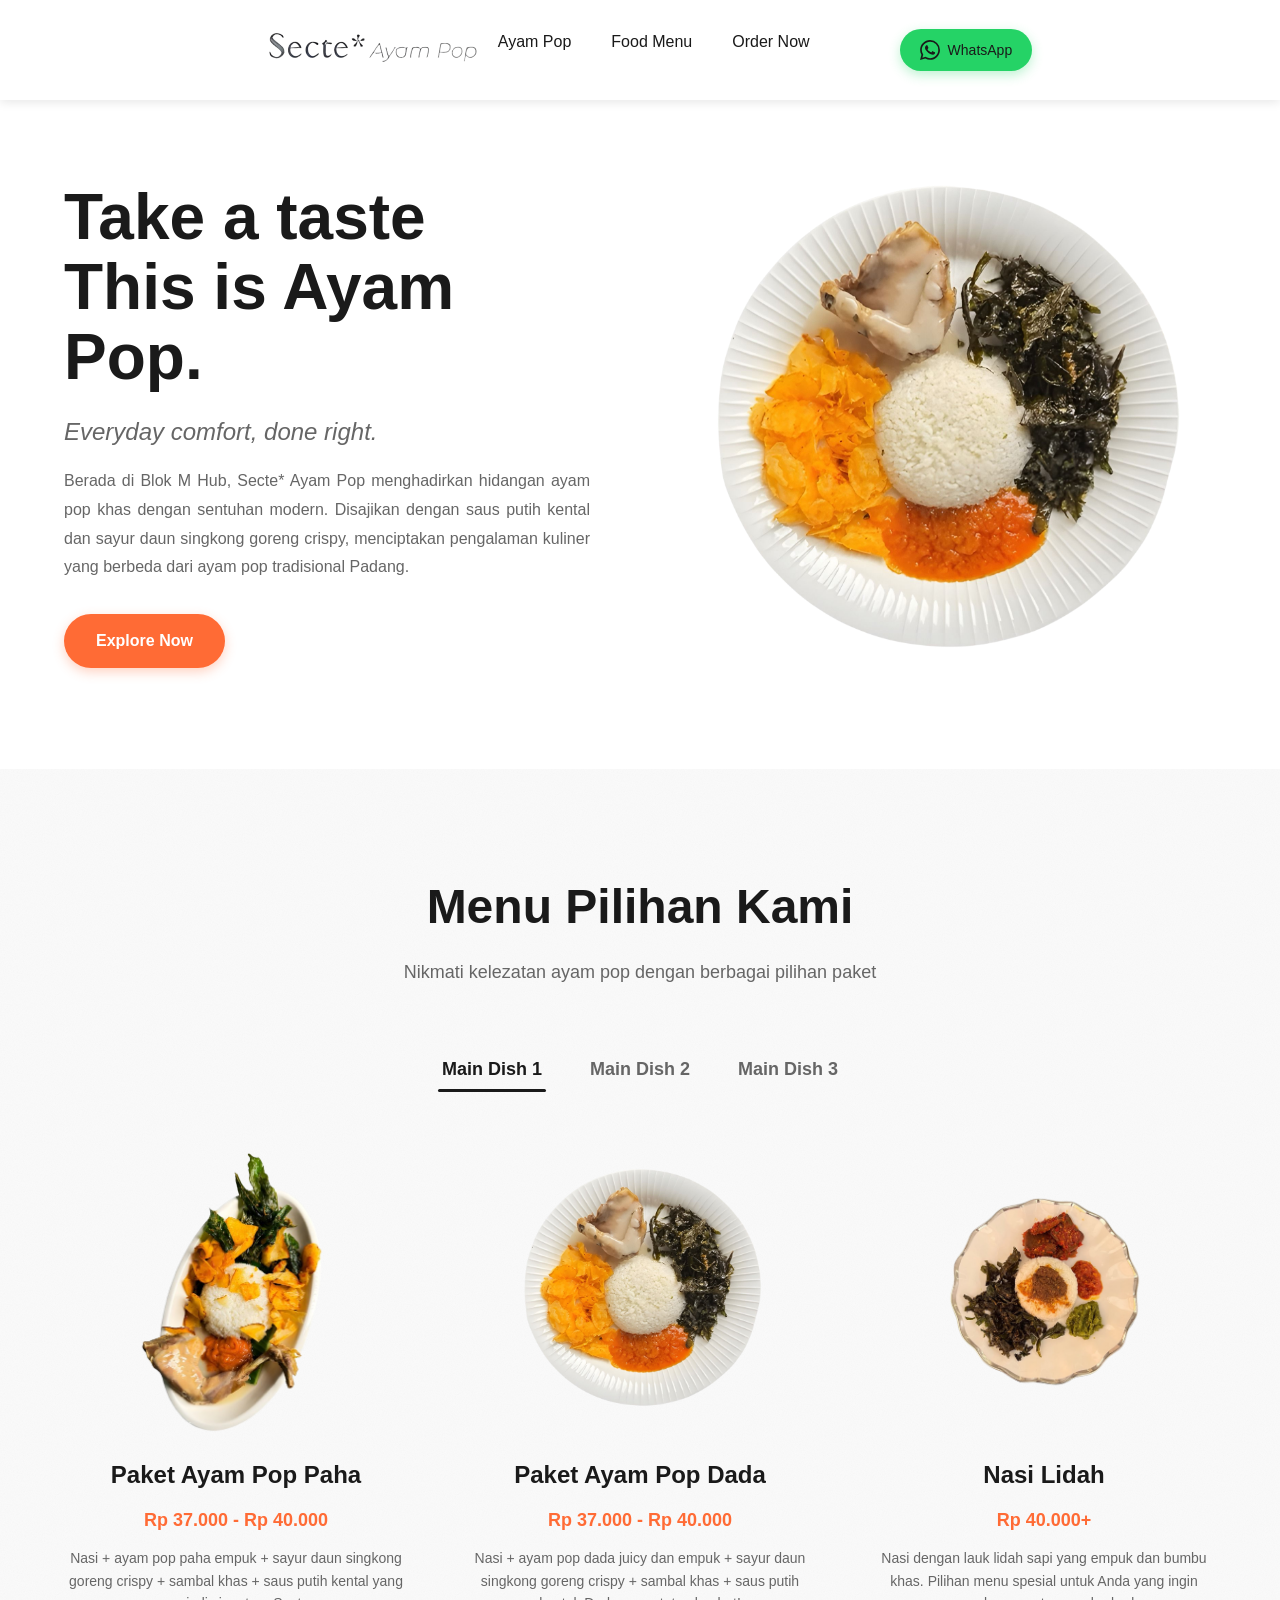
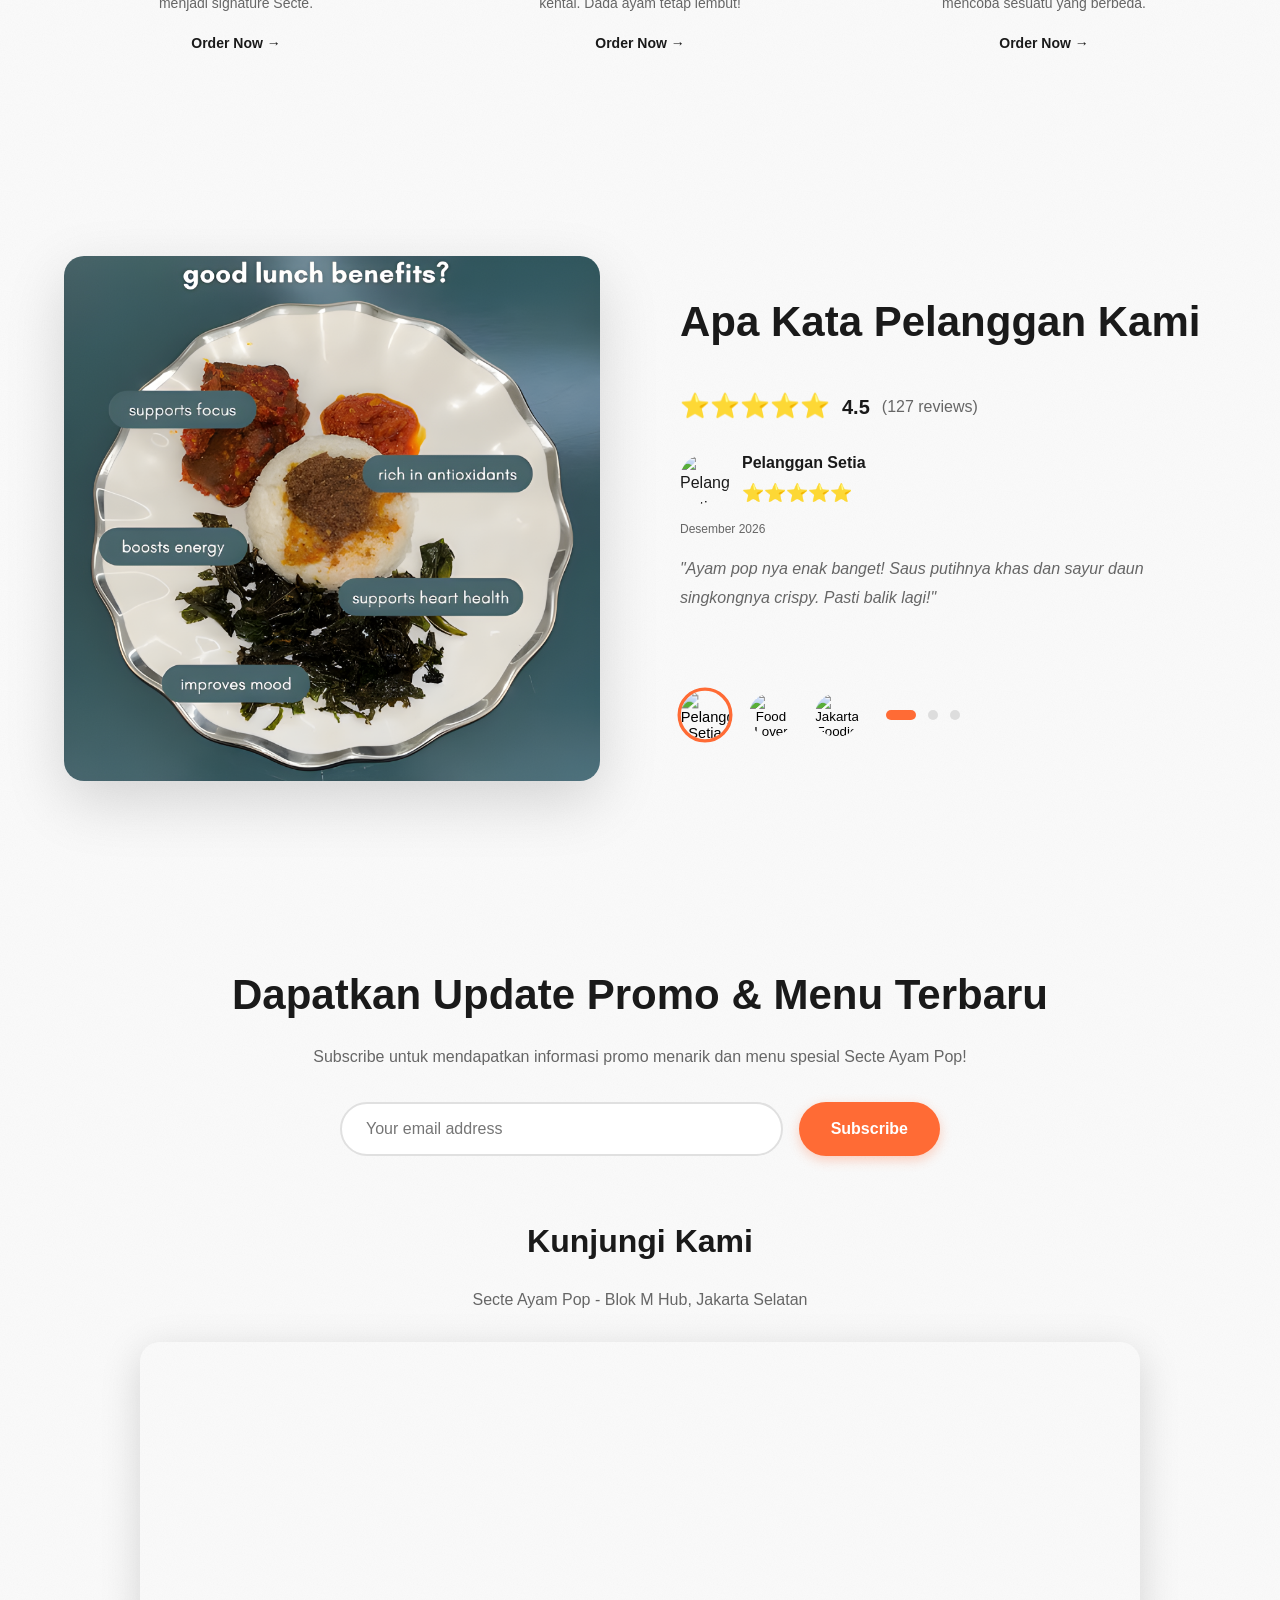
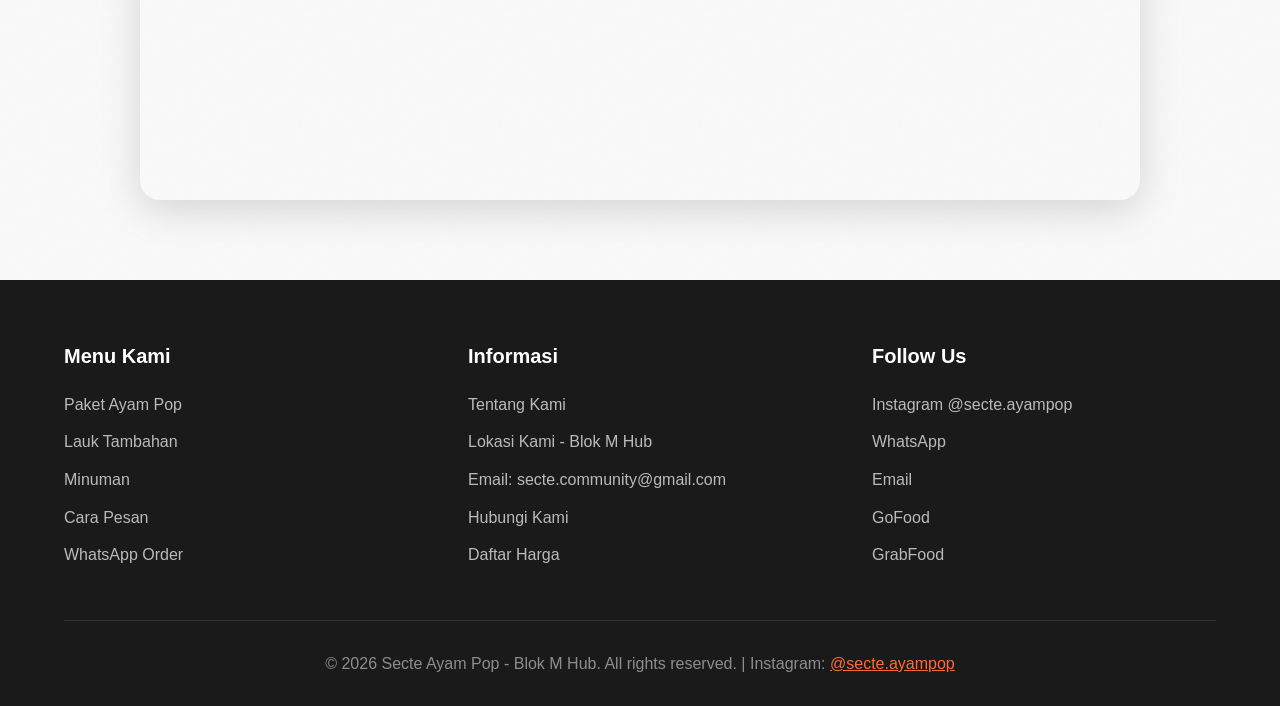
==== commit 84073f48: "v2" ====
--- a/index.html
+++ b/index.html
@@ -15,17 +15,24 @@
                     <div class="logo">
                         <img src="logo secte.png" alt="Luscious Logo">
                     </div>
-                    <ul class="nav-menu">
-                        <li><a href="#ayampop">Ayam Pop</a></li>
-                        <li><a href="#menu">Food Menu</a></li>
-                        <li><a href="#order">Order Now</a></li>
-                    </ul>
-                    <a href="https://wa.me/62851210748310" target="_blank" class="btn-whatsapp">
-                        <svg width="20" height="20" viewBox="0 0 24 24" fill="none" xmlns="http://www.w3.org/2000/svg">
-                            <path d="M17.472 14.382c-.297-.149-1.758-.867-2.03-.967-.273-.099-.471-.148-.67.15-.197.297-.767.966-.94 1.164-.173.199-.347.223-.644.075-.297-.15-1.255-.463-2.39-1.475-.883-.788-1.48-1.761-1.653-2.059-.173-.297-.018-.458.13-.606.134-.133.298-.347.446-.52.149-.174.198-.298.298-.497.099-.198.05-.371-.025-.52-.075-.149-.669-1.612-.916-2.207-.242-.579-.487-.5-.669-.51-.173-.008-.371-.01-.57-.01-.198 0-.52.074-.792.372-.272.297-1.04 1.016-1.04 2.479 0 1.462 1.065 2.875 1.213 3.074.149.198 2.096 3.2 5.077 4.487.709.306 1.262.489 1.694.625.712.227 1.36.195 1.871.118.571-.085 1.758-.719 2.006-1.413.248-.694.248-1.289.173-1.413-.074-.124-.272-.198-.57-.347m-5.421 7.403h-.004a9.87 9.87 0 01-5.031-1.378l-.361-.214-3.741.982.998-3.648-.235-.374a9.86 9.86 0 01-1.51-5.26c.001-5.45 4.436-9.884 9.888-9.884 2.64 0 5.122 1.03 6.988 2.898a9.825 9.825 0 012.893 6.994c-.003 5.45-4.437 9.884-9.885 9.884m8.413-18.297A11.815 11.815 0 0012.05 0C5.495 0 .16 5.335.157 11.892c0 2.096.547 4.142 1.588 5.945L.057 24l6.305-1.654a11.882 11.882 0 005.683 1.448h.005c6.554 0 11.89-5.335 11.893-11.893a11.821 11.821 0 00-3.48-8.413z" fill="currentColor"/>
-                        </svg>
-                        WhatsApp
-                    </a>
+                    <div class="menu-toggle" id="menuToggle">
+                        <span></span>
+                        <span></span>
+                        <span></span>
+                    </div>
+                    <ul class="nav-menu" id="navMenu">
+                        <li><a href="#ayampop" class="nav-link">Ayam Pop</a></li>
+                        <li><a href="#menu" class="nav-link">Food Menu</a></li>
+                        <li><a href="#order" class="nav-link">Order Now</a></li>
+                        <li>
+                            <a href="https://wa.me/62851210748310" target="_blank" class="btn-whatsapp">
+                                <svg width="20" height="20" viewBox="0 0 24 24" fill="none" xmlns="http://www.w3.org/2000/svg">
+                                    <path d="M17.472 14.382c-.297-.149-1.758-.867-2.03-.967-.273-.099-.471-.148-.67.15-.197.297-.767.966-.94 1.164-.173.199-.347.223-.644.075-.297-.15-1.255-.463-2.39-1.475-.883-.788-1.48-1.761-1.653-2.059-.173-.297-.018-.458.13-.606.134-.133.298-.347.446-.52.149-.174.198-.298.298-.497.099-.198.05-.371-.025-.52-.075-.149-.669-1.612-.916-2.207-.242-.579-.487-.5-.669-.51-.173-.008-.371-.01-.57-.01-.198 0-.52.074-.792.372-.272.297-1.04 1.016-1.04 2.479 0 1.462 1.065 2.875 1.213 3.074.149.198 2.096 3.2 5.077 4.487.709.306 1.262.489 1.694.625.712.227 1.36.195 1.871.118.571-.085 1.758-.719 2.006-1.413.248-.694.248-1.289.173-1.413-.074-.124-.272-.198-.57-.347m-5.421 7.403h-.004a9.87 9.87 0 01-5.031-1.378l-.361-.214-3.741.982.998-3.648-.235-.374a9.86 9.86 0 01-1.51-5.26c.001-5.45 4.436-9.884 9.888-9.884 2.64 0 5.122 1.03 6.988 2.898a9.825 9.825 0 012.893 6.994c-.003 5.45-4.437 9.884-9.885 9.884m8.413-18.297A11.815 11.815 0 0012.05 0C5.495 0 .16 5.335.157 11.892c0 2.096.547 4.142 1.588 5.945L.057 24l6.305-1.654a11.882 11.882 0 005.683 1.448h.005c6.554 0 11.89-5.335 11.893-11.893a11.821 11.821 0 00-3.48-8.413z" fill="currentColor"/>
+                                </svg>
+                                WhatsApp
+                            </a>
+                        </li>
+                    </ul>
                 </div>
             </div>
         </nav>
@@ -42,7 +49,7 @@
                         <p class="hero-description">
                             Berada di Blok M Hub, Secte* Ayam Pop menghadirkan hidangan ayam pop khas dengan sentuhan modern. Disajikan dengan saus putih kental dan sayur daun singkong goreng crispy, menciptakan pengalaman kuliner yang berbeda dari ayam pop tradisional Padang.
                         </p>
-                        <button class="btn-primary">Explore Now</button>
+                        <a href="https://www.instagram.com/secte.ayampop/" target="_blank" class="btn-primary">Explore Now</a>
                     </div>
                     <div class="hero-right">
                         <div class="hero-image-wrapper">
--- a/style.css
+++ b/style.css
@@ -28,6 +28,12 @@
     background: #ffffff;
 }
 
+img {
+    max-width: 100%;
+    height: auto;
+    display: block;
+}
+
 .container {
     max-width: 1200px;
     margin: 0 auto;
@@ -229,6 +235,7 @@
 
 /* ===== BUTTONS ===== */
 .btn-primary {
+    display: inline-block;
     background: var(--orange-primary);
     color: var(--white);
     border: none;
@@ -239,6 +246,8 @@
     cursor: pointer;
     transition: all 0.3s ease;
     box-shadow: 0 4px 12px rgba(255, 107, 53, 0.3);
+    text-decoration: none;
+    text-align: center;
 }
 
 .btn-primary:hover {
@@ -305,19 +314,23 @@
 
 .nav-content {
     display: flex;
-    justify-content: space-between;
+    justify-content: flex-end;
     align-items: center;
+    position: relative;
+    width: 100%;
 }
 
 .logo {
     display: flex;
     align-items: center;
+    z-index: 1000;
+    margin-left: auto;
 }
 
 .logo img {
     height: 250px;
     width: auto;
-    margin-right: 200px;
+    margin-right: 0px;
     margin-left: 0px;
     object-fit: contain;
 }
@@ -326,6 +339,8 @@
     display: flex;
     list-style: none;
     gap: 40px;
+    margin-right: auto;
+    order: 1;
 }
 
 .nav-menu a {
@@ -420,9 +435,11 @@
     color: var(--text-gray);
     margin-bottom: 32px;
     line-height: 1.8;
-    max-width: 500px;
+    max-width: 550px;
     opacity: 0;
     animation: fadeInUp 0.8s ease 0.4s forwards;
+    text-align: justify;
+    padding-right: 20px;
 }
 
 .hero-left .btn-primary {
@@ -749,6 +766,7 @@
     position: relative;
     min-height: 200px;
     margin-bottom: 40px;
+    overflow: hidden;
 }
 
 .testimonial-item {
@@ -757,13 +775,18 @@
     left: 0;
     width: 100%;
     opacity: 0;
-    transition: opacity 0.5s ease;
+    visibility: hidden;
+    transform: translateY(20px);
+    transition: opacity 0.6s ease, transform 0.6s ease, visibility 0s 0.6s;
     pointer-events: none;
 }
 
 .testimonial-item.active {
     opacity: 1;
+    visibility: visible;
+    transform: translateY(0);
     pointer-events: auto;
+    transition: opacity 0.6s ease, transform 0.6s ease, visibility 0s 0s;
 }
 
 .testimonial-text {
@@ -967,40 +990,574 @@
 }
 
 /* ===== RESPONSIVE ===== */
-@media (max-width: 768px) {
+
+/* Hamburger Menu for Mobile/Tablet */
+.menu-toggle {
+    display: none;
+    flex-direction: column;
+    cursor: pointer;
+    gap: 5px;
+    background: none;
+    border: none;
+    padding: 10px;
+    z-index: 1002;
+    order: 1;
+    margin-right: auto;
+}
+
+.menu-toggle span {
+    width: 25px;
+    height: 3px;
+    background: var(--text-dark);
+    border-radius: 3px;
+    transition: all 0.3s ease;
+}
+
+.menu-toggle.active span:nth-child(1) {
+    transform: rotate(45deg) translate(5px, 5px);
+}
+
+.menu-toggle.active span:nth-child(2) {
+    opacity: 0;
+}
+
+.menu-toggle.active span:nth-child(3) {
+    transform: rotate(-45deg) translate(7px, -6px);
+}
+
+/* Tablet (portrait and landscape) */
+@media (max-width: 1024px) {
+    .container {
+        padding: 0 20px;
+    }
+
+    /* Navbar */
+    .nav-content {
+        display: flex;
+        flex-wrap: nowrap;
+        justify-content: space-between;
+    }
+
+    .menu-toggle {
+        display: flex;
+        order: 1;
+        margin-right: auto;
+    }
+
+    .logo {
+        order: 2;
+        flex-shrink: 0;
+        margin-left: auto;
+    }
+
+    .logo img {
+        height: 150px;
+        margin-right: 0;
+    }
+
     .nav-menu {
-        display: none;
+        position: fixed;
+        top: 100px;
+        left: -100%;
+        width: 100%;
+        height: calc(100vh - 100px);
+        background: rgba(255, 255, 255, 0.98);
+        backdrop-filter: blur(10px);
+        flex-direction: column;
+        align-items: center;
+        justify-content: flex-start;
+        padding-top: 50px;
+        gap: 30px;
+        transition: left 0.3s ease;
+        box-shadow: 0 5px 15px var(--shadow);
+        order: 3;
+        margin-right: 0;
+    }
+
+    .nav-menu.active {
+        left: 0;
+    }
+
+    .nav-menu a {
+        font-size: 18px;
+    }
+
+    .btn-whatsapp {
+        margin-left: 0;
+        margin-top: 20px;
+    }
+
+    .nav-menu {
+        gap: 25px;
+    }
+
+    .nav-menu a {
+        font-size: 14px;
+    }
+
+    .btn-whatsapp {
+        padding: 8px 16px;
+        font-size: 13px;
+        margin-left: 20px;
+    }
+
+    /* Hero Section */
+    .hero {
+        padding: 60px 0 80px;
     }
 
     .hero-content {
-        grid-template-columns: 1fr;
         gap: 40px;
     }
 
     .hero-title {
-        font-size: 42px;
-    }
-
+        font-size: 52px;
+    }
+
+    .hero-subtitle {
+        font-size: 20px;
+    }
+
+    .hero-description {
+        font-size: 15px;
+    }
+
+    .hero-image {
+        max-width: 100%;
+    }
+
+    /* Menu Section */
     .menu-grid {
-        grid-template-columns: 1fr;
-    }
-
+        grid-template-columns: repeat(2, 1fr);
+        gap: 30px;
+    }
+
+    .section-title {
+        font-size: 38px;
+    }
+
+    /* Testimonial */
     .testimonial-content {
         grid-template-columns: 1fr;
         gap: 40px;
     }
 
+    .testimonial-card {
+        max-width: 600px;
+        margin: 0 auto;
+    }
+
+    /* Footer */
+    .footer-grid {
+        grid-template-columns: repeat(2, 1fr);
+        gap: 40px;
+    }
+
+    /* Reduce ingredient decorations size */
+    .ingredient {
+        transform: scale(0.7);
+    }
+}
+
+/* Tablet and Mobile */
+@media (max-width: 768px) {
+    .container {
+        padding: 0 16px;
+    }
+
+    /* Navbar */
+    .navbar {
+        height: 80px;
+        padding: 10px 0;
+    }
+
+    .nav-content {
+        display: flex;
+        flex-wrap: nowrap;
+        justify-content: space-between;
+    }
+
+    .logo {
+        order: 2;
+        flex-shrink: 0;
+        margin-left: auto;
+    }
+
+    .menu-toggle {
+        display: flex !important;
+        order: 1;
+        margin-right: auto;
+    }
+
+    .logo img {
+        height: 120px;
+        margin-right: 0;
+    }
+
+    .nav-menu {
+        position: fixed;
+        top: 80px;
+        left: -100%;
+        width: 100%;
+        height: calc(100vh - 80px);
+        background: rgba(255, 255, 255, 0.98);
+        backdrop-filter: blur(10px);
+        flex-direction: column;
+        align-items: center;
+        justify-content: flex-start;
+        padding-top: 50px;
+        gap: 30px;
+        transition: left 0.3s ease;
+        box-shadow: 0 5px 15px var(--shadow);
+    }
+
+    .nav-menu.active {
+        left: 0;
+    }
+
+    .nav-menu a {
+        font-size: 18px;
+    }
+
+    .btn-whatsapp {
+        margin-left: 0;
+        margin-top: 20px;
+    }
+
+    /* Hero Section */
+    .hero {
+        padding: 40px 0 60px;
+    }
+
+    .hero-content {
+        grid-template-columns: 1fr;
+        gap: 30px;
+        text-align: center;
+    }
+
+    .hero-title {
+        font-size: 36px;
+        line-height: 1.2;
+    }
+
+    .hero-subtitle {
+        font-size: 18px;
+    }
+
+    .hero-description {
+        font-size: 14px;
+        line-height: 1.7;
+        max-width: 100%;
+        margin-left: auto;
+        margin-right: auto;
+        padding-right: 0;
+        text-align: center;
+    }
+
+    .btn-primary {
+        padding: 12px 28px;
+        font-size: 15px;
+    }
+
+    .hero-image-wrapper {
+        max-width: 400px;
+        margin: 0 auto;
+    }
+
+    /* Menu Section */
+    .menu-section {
+        padding: 60px 0;
+    }
+
+    .section-title {
+        font-size: 32px;
+    }
+
+    .section-subtitle {
+        font-size: 14px;
+    }
+
+    .tabs {
+        flex-wrap: wrap;
+        gap: 10px;
+    }
+
+    .tab-btn {
+        padding: 10px 20px;
+        font-size: 13px;
+        flex: 1;
+        min-width: 120px;
+    }
+
+    .menu-grid {
+        grid-template-columns: 1fr;
+        gap: 25px;
+    }
+
+    .menu-card {
+        padding: 20px;
+    }
+
+    .menu-name {
+        font-size: 20px;
+    }
+
+    .menu-price {
+        font-size: 16px;
+    }
+
+    /* Order Section */
+    .order-section {
+        padding: 60px 0;
+    }
+
+    .order-content {
+        grid-template-columns: 1fr;
+        gap: 40px;
+        text-align: center;
+    }
+
+    .order-info h2 {
+        font-size: 32px;
+    }
+
+    .order-info p {
+        font-size: 14px;
+    }
+
+    .order-card {
+        padding: 30px 20px;
+    }
+
+    /* Reviews Section */
+    .reviews-section {
+        padding: 60px 0;
+    }
+
+    .reviews-grid {
+        grid-template-columns: 1fr;
+        gap: 20px;
+    }
+
+    /* Testimonial Section */
+    .testimonial-section {
+        padding: 60px 0;
+    }
+
+    .testimonial-content {
+        grid-template-columns: 1fr;
+        gap: 30px;
+    }
+
+    .testimonial-image-wrapper {
+        order: -1;
+        max-width: 400px;
+        margin: 0 auto;
+    }
+
+    .testimonial-card {
+        padding: 30px 20px;
+        text-align: center;
+    }
+
+    /* Newsletter Section */
+    .newsletter-section {
+        padding: 60px 0;
+    }
+
+    .newsletter-content {
+        padding: 40px 20px;
+    }
+
+    .newsletter-form {
+        flex-direction: column;
+        gap: 15px;
+    }
+
+    .newsletter-form input {
+        border-radius: 50px;
+    }
+
+    .newsletter-form button {
+        border-radius: 50px;
+        width: 100%;
+    }
+
+    /* Footer */
+    .footer {
+        padding: 40px 0 20px;
+    }
+
     .footer-grid {
         grid-template-columns: 1fr;
-        gap: 40px;
-    }
-
-    .newsletter-form {
-        flex-direction: column;
-    }
-
-    /* Hide some decorations on mobile */
+        gap: 30px;
+        text-align: center;
+    }
+
+    .footer-title {
+        font-size: 18px;
+    }
+
+    /* Hide decorative ingredients on mobile */
     .ingredient {
         display: none;
     }
-}
+
+    /* Bowl Animation */
+    .rotating-bowl {
+        width: 280px;
+        height: 280px;
+    }
+}
+
+/* Mobile Small (iPhone SE, older phones) */
+@media (max-width: 480px) {
+    .container {
+        padding: 0 12px;
+    }
+
+    /* Navbar */
+    .navbar {
+        height: 70px;
+    }
+
+    .logo img {
+        height: 100px;
+    }
+
+    .nav-menu {
+        top: 70px;
+        height: calc(100vh - 70px);
+    }
+
+    /* Hero Section */
+    .hero-title {
+        font-size: 28px;
+    }
+
+    .hero-subtitle {
+        font-size: 16px;
+    }
+
+    .hero-description {
+        font-size: 13px;
+    }
+
+    .btn-primary {
+        padding: 10px 24px;
+        font-size: 14px;
+    }
+
+    .hero-image-wrapper {
+        max-width: 300px;
+    }
+
+    /* Menu Section */
+    .section-title {
+        font-size: 26px;
+    }
+
+    .section-subtitle {
+        font-size: 13px;
+    }
+
+    .tab-btn {
+        padding: 8px 16px;
+        font-size: 12px;
+        min-width: 100px;
+    }
+
+    .menu-card {
+        padding: 15px;
+    }
+
+    .menu-name {
+        font-size: 18px;
+    }
+
+    .menu-price {
+        font-size: 15px;
+    }
+
+    .menu-description {
+        font-size: 13px;
+    }
+
+    /* Order Section */
+    .order-info h2 {
+        font-size: 26px;
+    }
+
+    .order-info p {
+        font-size: 13px;
+    }
+
+    .order-card {
+        padding: 25px 15px;
+    }
+
+    .order-card h3 {
+        font-size: 20px;
+    }
+
+    /* Testimonial Section */
+    .testimonial-card {
+        padding: 25px 15px;
+    }
+
+    .testimonial-text {
+        font-size: 15px;
+    }
+
+    /* Newsletter Section */
+    .newsletter-content {
+        padding: 30px 15px;
+    }
+
+    .newsletter-content h2 {
+        font-size: 24px;
+    }
+
+    .newsletter-content p {
+        font-size: 13px;
+    }
+
+    /* Footer */
+    .footer-title {
+        font-size: 16px;
+    }
+
+    .footer-links a {
+        font-size: 14px;
+    }
+
+    .footer-bottom {
+        font-size: 12px;
+    }
+
+    /* Bowl Animation */
+    .rotating-bowl {
+        width: 240px;
+        height: 240px;
+    }
+}
+
+/* Large Desktop */
+@media (min-width: 1440px) {
+    .container {
+        max-width: 1400px;
+    }
+
+    .hero-title {
+        font-size: 72px;
+    }
+
+    .section-title {
+        font-size: 52px;
+    }
+
+    .menu-grid {
+        grid-template-columns: repeat(3, 1fr);
+        gap: 40px;
+    }
+}
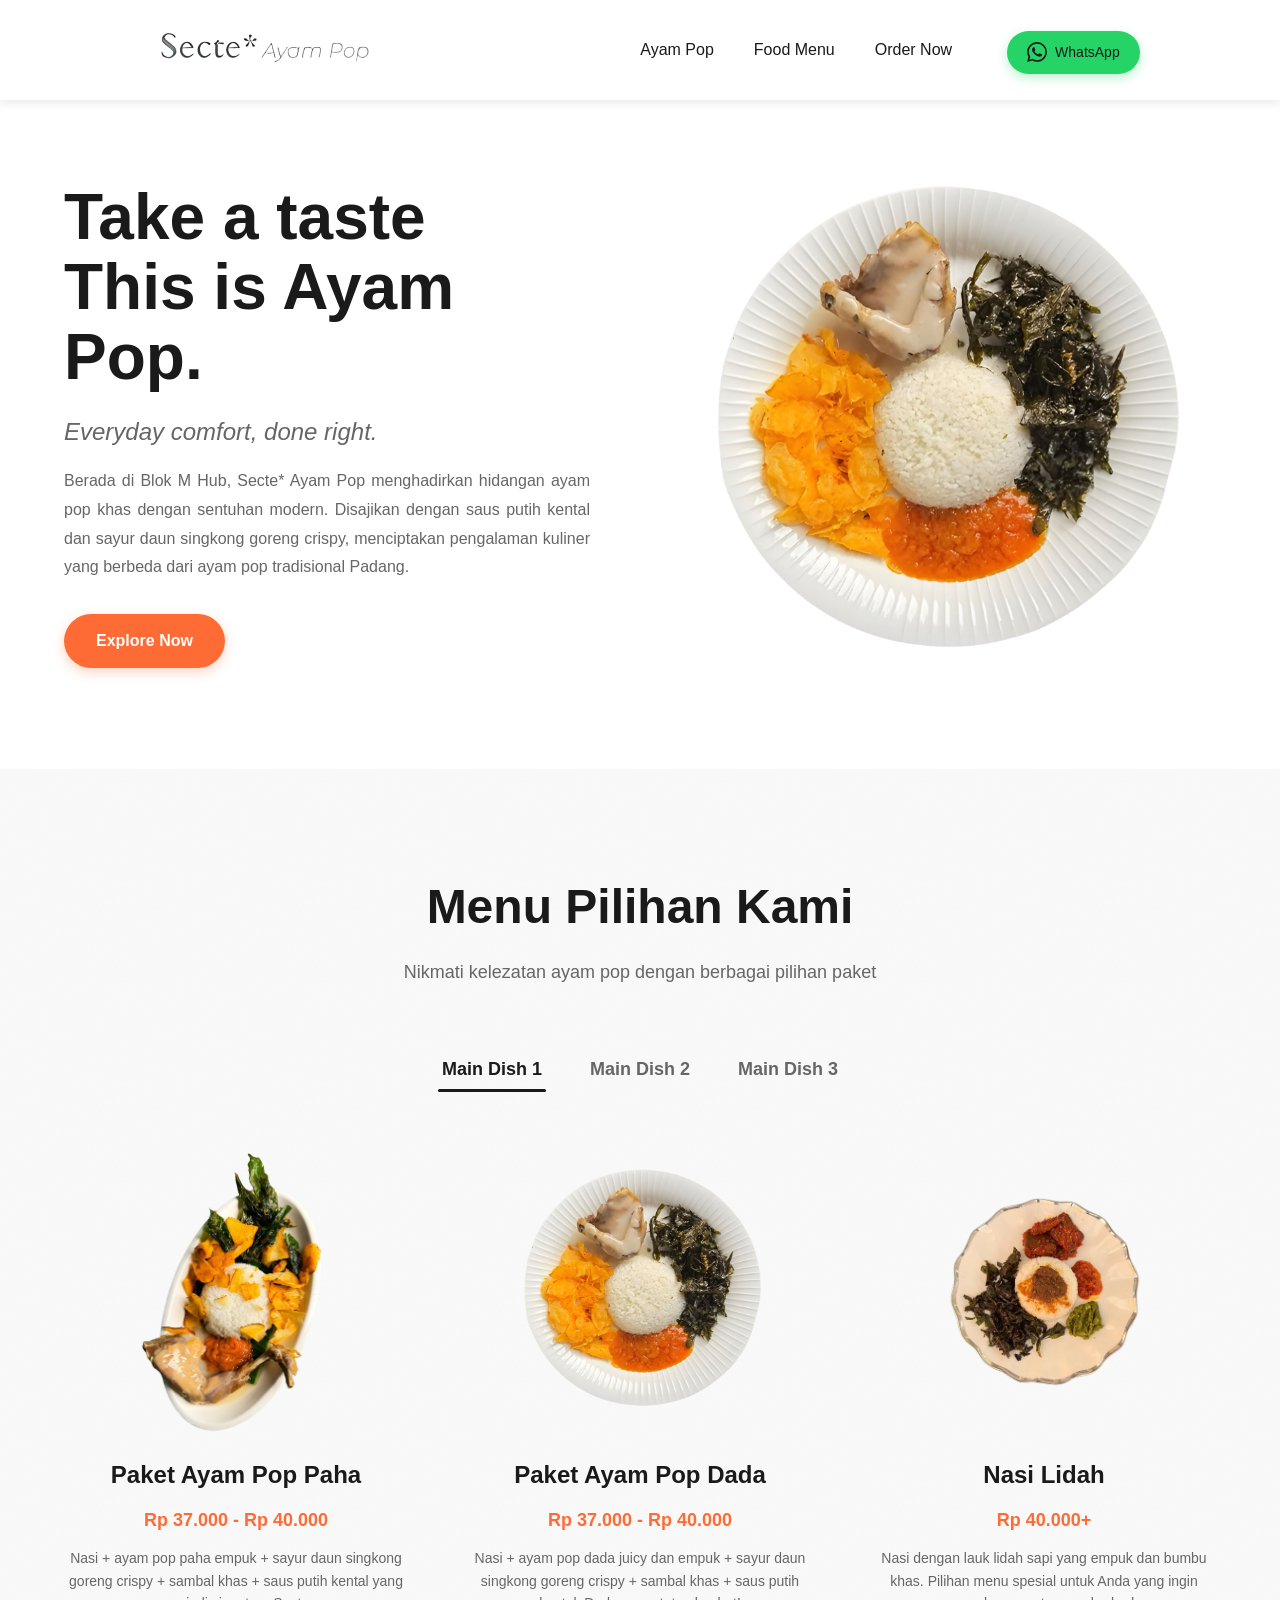
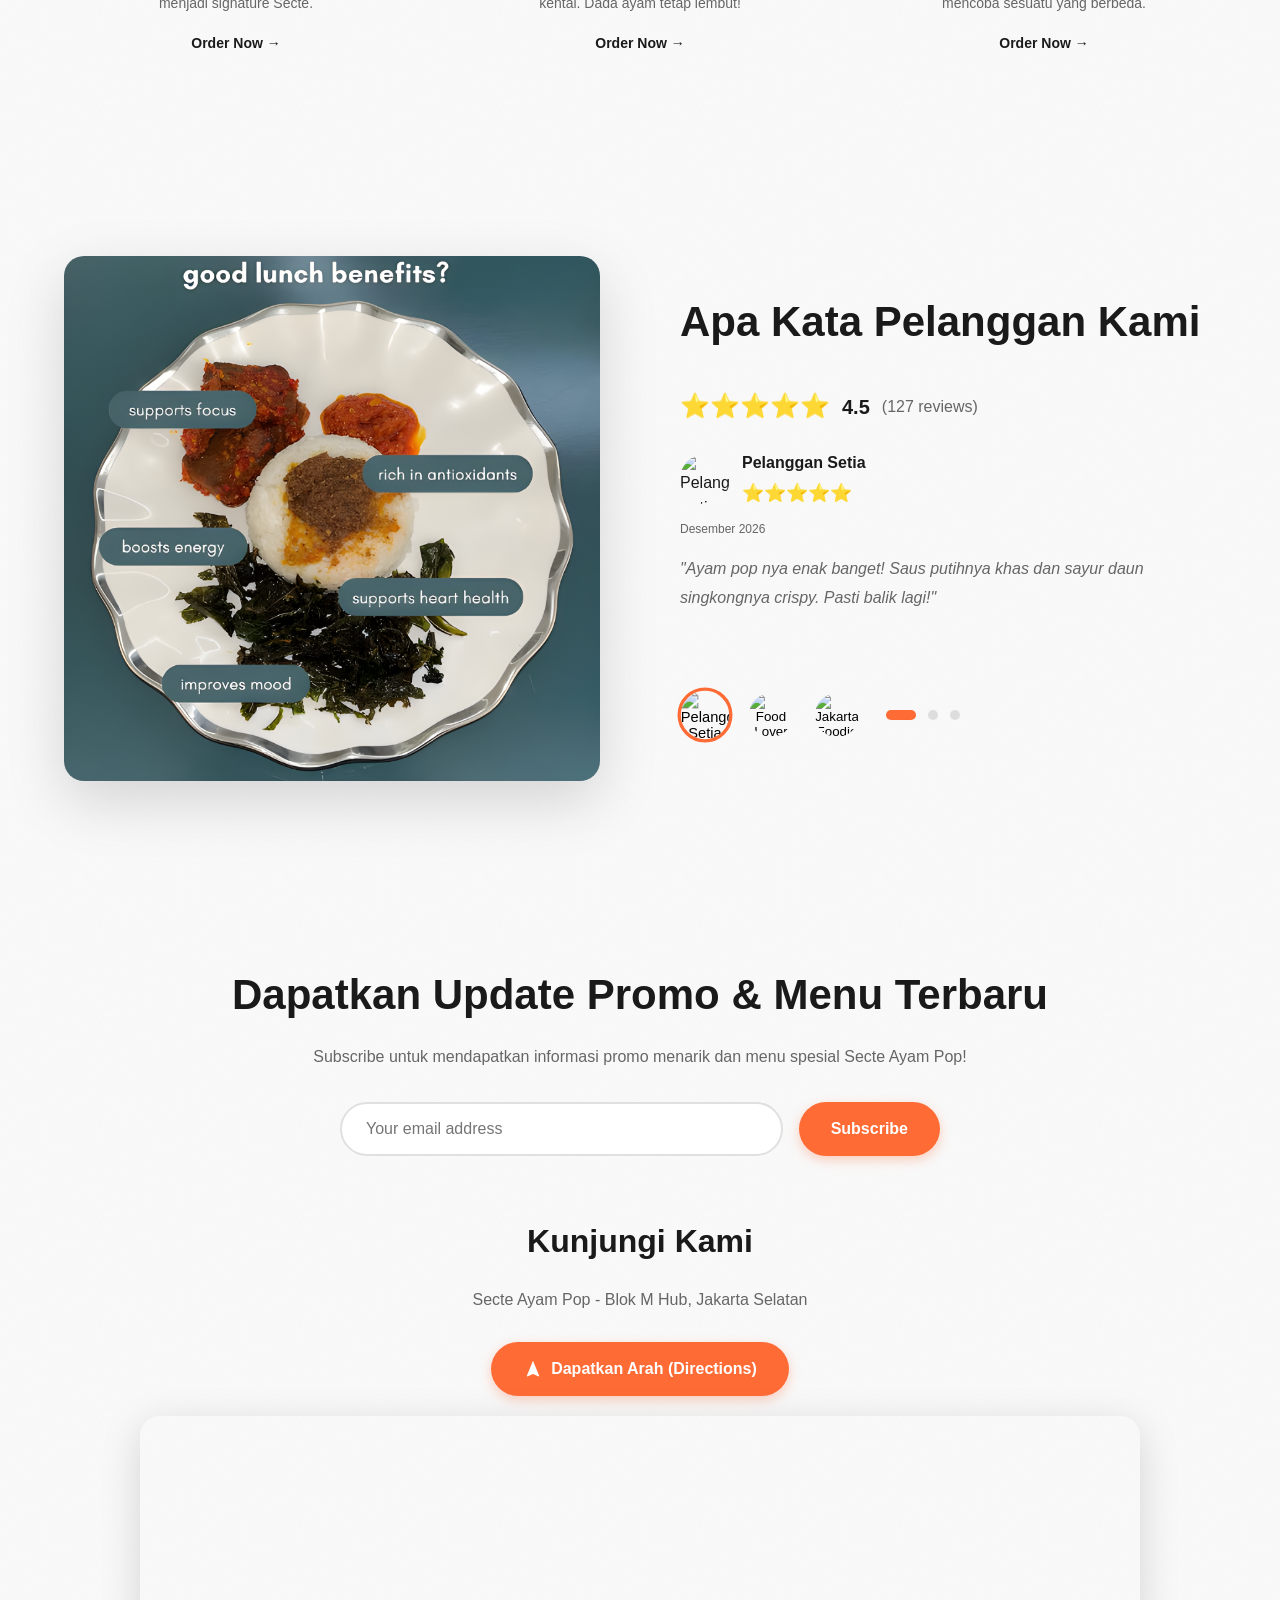
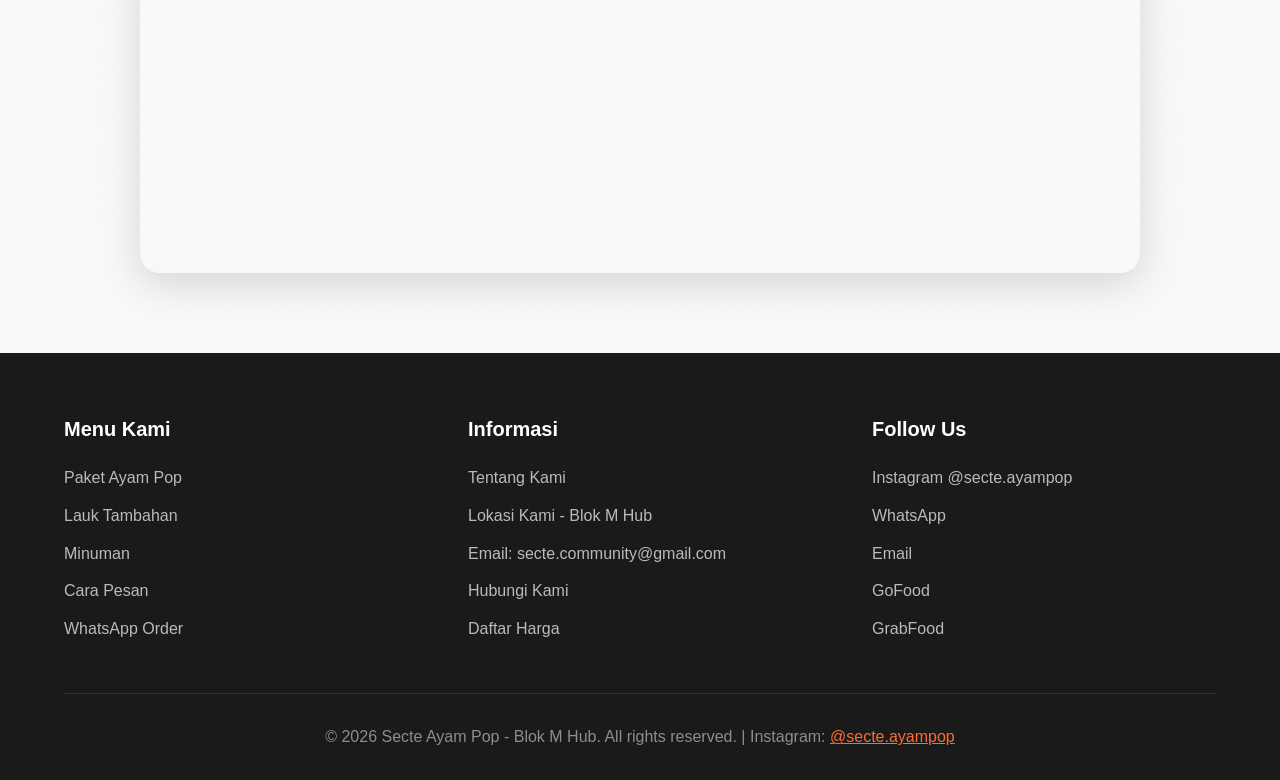
==== commit ee77b6f9: "Feat Full Fix Webite Secte" ====
--- a/index.html
+++ b/index.html
@@ -1,11 +1,40 @@
 <!DOCTYPE html>
 <html lang="id">
+
 <head>
     <meta charset="UTF-8">
     <meta name="viewport" content="width=device-width, initial-scale=1.0">
-    <title>Luscious - Delicious Food Experience</title>
+
+    <!-- Primary Meta Tags -->
+    <title>secte*ayam pop - Ayam Pop Khas Blok M Hub</title>
+    <meta name="title" content="secte*ayam pop - Ayam Pop Khas Blok M Hub">
+    <meta name="description"
+        content="Secte* Ayam Pop menghadirkan hidangan ayam pop khas dengan sentuhan modern. Disajikan dengan saus putih kental dan sayur daun singkong goreng crispy di Blok M Hub.">
+
+    <!-- Open Graph / Facebook -->
+    <meta property="og:type" content="website">
+    <meta property="og:url" content="https://secte-mz1pfybc1-adinatapranajas-projects.vercel.app/">
+    <meta property="og:title" content="secte*ayam pop - Ayam Pop Khas Blok M Hub">
+    <meta property="og:description"
+        content="Secte* Ayam Pop menghadirkan hidangan ayam pop khas dengan sentuhan modern. Disajikan dengan saus putih kental dan sayur daun singkong goreng crispy di Blok M Hub.">
+    <meta property="og:image" content="https://secte-mz1pfybc1-adinatapranajas-projects.vercel.app/logo%20secte.png">
+
+    <!-- Twitter -->
+    <meta property="twitter:card" content="summary_large_image">
+    <meta property="twitter:url" content="https://secte-mz1pfybc1-adinatapranajas-projects.vercel.app/">
+    <meta property="twitter:title" content="secte*ayam pop - Ayam Pop Khas Blok M Hub">
+    <meta property="twitter:description"
+        content="Secte* Ayam Pop menghadirkan hidangan ayam pop khas dengan sentuhan modern. Disajikan dengan saus putih kental dan sayur daun singkong goreng crispy di Blok M Hub.">
+    <meta property="twitter:image"
+        content="https://secte-mz1pfybc1-adinatapranajas-projects.vercel.app/logo%20secte.png">
+
+    <!-- Favicon -->
+    <link rel="icon" type="image/png" href="logo secte.png">
+    <link rel="apple-touch-icon" href="logo secte.png">
+
     <link rel="stylesheet" href="style.css">
 </head>
+
 <body>
     <!-- Section 1: Navbar + Hero -->
     <header class="header">
@@ -26,8 +55,11 @@
                         <li><a href="#order" class="nav-link">Order Now</a></li>
                         <li>
                             <a href="https://wa.me/62851210748310" target="_blank" class="btn-whatsapp">
-                                <svg width="20" height="20" viewBox="0 0 24 24" fill="none" xmlns="http://www.w3.org/2000/svg">
-                                    <path d="M17.472 14.382c-.297-.149-1.758-.867-2.03-.967-.273-.099-.471-.148-.67.15-.197.297-.767.966-.94 1.164-.173.199-.347.223-.644.075-.297-.15-1.255-.463-2.39-1.475-.883-.788-1.48-1.761-1.653-2.059-.173-.297-.018-.458.13-.606.134-.133.298-.347.446-.52.149-.174.198-.298.298-.497.099-.198.05-.371-.025-.52-.075-.149-.669-1.612-.916-2.207-.242-.579-.487-.5-.669-.51-.173-.008-.371-.01-.57-.01-.198 0-.52.074-.792.372-.272.297-1.04 1.016-1.04 2.479 0 1.462 1.065 2.875 1.213 3.074.149.198 2.096 3.2 5.077 4.487.709.306 1.262.489 1.694.625.712.227 1.36.195 1.871.118.571-.085 1.758-.719 2.006-1.413.248-.694.248-1.289.173-1.413-.074-.124-.272-.198-.57-.347m-5.421 7.403h-.004a9.87 9.87 0 01-5.031-1.378l-.361-.214-3.741.982.998-3.648-.235-.374a9.86 9.86 0 01-1.51-5.26c.001-5.45 4.436-9.884 9.888-9.884 2.64 0 5.122 1.03 6.988 2.898a9.825 9.825 0 012.893 6.994c-.003 5.45-4.437 9.884-9.885 9.884m8.413-18.297A11.815 11.815 0 0012.05 0C5.495 0 .16 5.335.157 11.892c0 2.096.547 4.142 1.588 5.945L.057 24l6.305-1.654a11.882 11.882 0 005.683 1.448h.005c6.554 0 11.89-5.335 11.893-11.893a11.821 11.821 0 00-3.48-8.413z" fill="currentColor"/>
+                                <svg width="20" height="20" viewBox="0 0 24 24" fill="none"
+                                    xmlns="http://www.w3.org/2000/svg">
+                                    <path
+                                        d="M17.472 14.382c-.297-.149-1.758-.867-2.03-.967-.273-.099-.471-.148-.67.15-.197.297-.767.966-.94 1.164-.173.199-.347.223-.644.075-.297-.15-1.255-.463-2.39-1.475-.883-.788-1.48-1.761-1.653-2.059-.173-.297-.018-.458.13-.606.134-.133.298-.347.446-.52.149-.174.198-.298.298-.497.099-.198.05-.371-.025-.52-.075-.149-.669-1.612-.916-2.207-.242-.579-.487-.5-.669-.51-.173-.008-.371-.01-.57-.01-.198 0-.52.074-.792.372-.272.297-1.04 1.016-1.04 2.479 0 1.462 1.065 2.875 1.213 3.074.149.198 2.096 3.2 5.077 4.487.709.306 1.262.489 1.694.625.712.227 1.36.195 1.871.118.571-.085 1.758-.719 2.006-1.413.248-.694.248-1.289.173-1.413-.074-.124-.272-.198-.57-.347m-5.421 7.403h-.004a9.87 9.87 0 01-5.031-1.378l-.361-.214-3.741.982.998-3.648-.235-.374a9.86 9.86 0 01-1.51-5.26c.001-5.45 4.436-9.884 9.888-9.884 2.64 0 5.122 1.03 6.988 2.898a9.825 9.825 0 012.893 6.994c-.003 5.45-4.437 9.884-9.885 9.884m8.413-18.297A11.815 11.815 0 0012.05 0C5.495 0 .16 5.335.157 11.892c0 2.096.547 4.142 1.588 5.945L.057 24l6.305-1.654a11.882 11.882 0 005.683 1.448h.005c6.554 0 11.89-5.335 11.893-11.893a11.821 11.821 0 00-3.48-8.413z"
+                                        fill="currentColor" />
                                 </svg>
                                 WhatsApp
                             </a>
@@ -47,9 +79,12 @@
                         </h1>
                         <p class="hero-subtitle">Everyday comfort, done right.</p>
                         <p class="hero-description">
-                            Berada di Blok M Hub, Secte* Ayam Pop menghadirkan hidangan ayam pop khas dengan sentuhan modern. Disajikan dengan saus putih kental dan sayur daun singkong goreng crispy, menciptakan pengalaman kuliner yang berbeda dari ayam pop tradisional Padang.
+                            Berada di Blok M Hub, Secte* Ayam Pop menghadirkan hidangan ayam pop khas dengan sentuhan
+                            modern. Disajikan dengan saus putih kental dan sayur daun singkong goreng crispy,
+                            menciptakan pengalaman kuliner yang berbeda dari ayam pop tradisional Padang.
                         </p>
-                        <a href="https://www.instagram.com/secte.ayampop/" target="_blank" class="btn-primary">Explore Now</a>
+                        <a href="https://www.instagram.com/secte.ayampop/" target="_blank" class="btn-primary">Explore
+                            Now</a>
                     </div>
                     <div class="hero-right">
                         <div class="hero-image-wrapper">
@@ -84,8 +119,10 @@
                         </div>
                         <h3 class="menu-name">Paket Ayam Pop Paha</h3>
                         <p class="menu-price">Rp 37.000 - Rp 40.000</p>
-                        <p class="menu-description">Nasi + ayam pop paha empuk + sayur daun singkong goreng crispy + sambal khas + saus putih kental yang menjadi signature Secte.</p>
-                        <a href="https://wa.me/62851210748310?text=Halo%20Secte,%20saya%20mau%20pesan%20Paket%20Ayam%20Pop%20Paha" target="_blank" class="menu-link">Order Now →</a>
+                        <p class="menu-description">Nasi + ayam pop paha empuk + sayur daun singkong goreng crispy +
+                            sambal khas + saus putih kental yang menjadi signature Secte.</p>
+                        <a href="https://wa.me/62851210748310?text=Halo%20Secte,%20saya%20mau%20pesan%20Paket%20Ayam%20Pop%20Paha"
+                            target="_blank" class="menu-link">Order Now →</a>
                     </div>
 
                     <div class="menu-card">
@@ -94,8 +131,10 @@
                         </div>
                         <h3 class="menu-name">Paket Ayam Pop Dada</h3>
                         <p class="menu-price">Rp 37.000 - Rp 40.000</p>
-                        <p class="menu-description">Nasi + ayam pop dada juicy dan empuk + sayur daun singkong goreng crispy + sambal khas + saus putih kental. Dada ayam tetap lembut!</p>
-                        <a href="https://wa.me/62851210748310?text=Halo%20Secte,%20saya%20mau%20pesan%20Paket%20Ayam%20Pop%20Dada" target="_blank" class="menu-link">Order Now →</a>
+                        <p class="menu-description">Nasi + ayam pop dada juicy dan empuk + sayur daun singkong goreng
+                            crispy + sambal khas + saus putih kental. Dada ayam tetap lembut!</p>
+                        <a href="https://wa.me/62851210748310?text=Halo%20Secte,%20saya%20mau%20pesan%20Paket%20Ayam%20Pop%20Dada"
+                            target="_blank" class="menu-link">Order Now →</a>
                     </div>
 
                     <div class="menu-card">
@@ -104,8 +143,10 @@
                         </div>
                         <h3 class="menu-name">Nasi Lidah</h3>
                         <p class="menu-price">Rp 40.000+</p>
-                        <p class="menu-description">Nasi dengan lauk lidah sapi yang empuk dan bumbu khas. Pilihan menu spesial untuk Anda yang ingin mencoba sesuatu yang berbeda.</p>
-                        <a href="https://wa.me/62851210748310?text=Halo%20Secte,%20saya%20mau%20pesan%20Nasi%20Lidah" target="_blank" class="menu-link">Order Now →</a>
+                        <p class="menu-description">Nasi dengan lauk lidah sapi yang empuk dan bumbu khas. Pilihan menu
+                            spesial untuk Anda yang ingin mencoba sesuatu yang berbeda.</p>
+                        <a href="https://wa.me/62851210748310?text=Halo%20Secte,%20saya%20mau%20pesan%20Nasi%20Lidah"
+                            target="_blank" class="menu-link">Order Now →</a>
                     </div>
                 </div>
             </div>
@@ -118,8 +159,10 @@
                         </div>
                         <h3 class="menu-name">Secte Burger</h3>
                         <p class="menu-price">Harga Add-on</p>
-                        <p class="menu-description">Burger spesial ala Secte dengan patty juicy dan bumbu khas. Cocok sebagai pelengkap atau camilan.</p>
-                        <a href="https://wa.me/62851210748310?text=Halo%20Secte,%20saya%20mau%20tambah%20Secte%20Burger" target="_blank" class="menu-link">Order Now →</a>
+                        <p class="menu-description">Burger spesial ala Secte dengan patty juicy dan bumbu khas. Cocok
+                            sebagai pelengkap atau camilan.</p>
+                        <a href="https://wa.me/62851210748310?text=Halo%20Secte,%20saya%20mau%20tambah%20Secte%20Burger"
+                            target="_blank" class="menu-link">Order Now →</a>
                     </div>
 
                     <div class="menu-card">
@@ -128,8 +171,10 @@
                         </div>
                         <h3 class="menu-name">Mie Ayam Pop</h3>
                         <p class="menu-price">Harga Add-on</p>
-                        <p class="menu-description">Mie dengan topping ayam pop spesial. Kuah gurih atau bakso, pilihan tepat untuk yang ingin menikmati mie dengan cita rasa khas Secte.</p>
-                        <a href="https://wa.me/62851210748310?text=Halo%20Secte,%20saya%20mau%20pesan%20Mie%20Ayam%20Pop" target="_blank" class="menu-link">Order Now →</a>
+                        <p class="menu-description">Mie dengan topping ayam pop spesial. Kuah gurih atau bakso, pilihan
+                            tepat untuk yang ingin menikmati mie dengan cita rasa khas Secte.</p>
+                        <a href="https://wa.me/62851210748310?text=Halo%20Secte,%20saya%20mau%20pesan%20Mie%20Ayam%20Pop"
+                            target="_blank" class="menu-link">Order Now →</a>
                     </div>
 
                     <div class="menu-card">
@@ -138,8 +183,10 @@
                         </div>
                         <h3 class="menu-name">Pilihan Lauk Lain</h3>
                         <p class="menu-price">Bervariasi</p>
-                        <p class="menu-description">Tersedia pilihan lauk non-ayam seperti daging cincang, dendeng, atau rendang untuk variasi menu Anda.</p>
-                        <a href="https://wa.me/62851210748310?text=Halo%20Secte,%20saya%20mau%20tanya%20lauk%20lain" target="_blank" class="menu-link">Order Now →</a>
+                        <p class="menu-description">Tersedia pilihan lauk non-ayam seperti daging cincang, dendeng, atau
+                            rendang untuk variasi menu Anda.</p>
+                        <a href="https://wa.me/62851210748310?text=Halo%20Secte,%20saya%20mau%20tanya%20lauk%20lain"
+                            target="_blank" class="menu-link">Order Now →</a>
                     </div>
                 </div>
             </div>
@@ -148,32 +195,37 @@
                 <div class="menu-grid">
                     <div class="menu-card">
                         <div class="menu-image-wrapper">
-                            <img src="https://images.unsplash.com/photo-1556679343-c7306c1976bc?w=400&h=400&fit=crop" alt="Es Teh Manis" class="menu-image">
+                            <img src="teh manis.png" alt="Es Teh Manis" class="menu-image">
                         </div>
                         <h3 class="menu-name">Es Teh Manis</h3>
                         <p class="menu-price">Rp 5.000 - Rp 8.000</p>
-                        <p class="menu-description">Teh manis segar dengan es batu. Minuman klasik yang sempurna menemani ayam pop.</p>
-                        <a href="https://wa.me/62851210748310?text=Halo%20Secte,%20saya%20mau%20pesan%20Es%20Teh%20Manis" target="_blank" class="menu-link">Order Now →</a>
-                    </div>
-
-                    <div class="menu-card">
-                        <div class="menu-image-wrapper">
-                            <img src="https://images.unsplash.com/photo-1622597467836-f3285f2131b8?w=400&h=400&fit=crop" alt="Es Jeruk" class="menu-image">
+                        <p class="menu-description">Teh manis segar dengan es batu. Minuman klasik yang sempurna
+                            menemani ayam pop.</p>
+                        <a href="https://wa.me/62851210748310?text=Halo%20Secte,%20saya%20mau%20pesan%20Es%20Teh%20Manis"
+                            target="_blank" class="menu-link">Order Now →</a>
+                    </div>
+
+                    <div class="menu-card">
+                        <div class="menu-image-wrapper">
+                            <img src="es jeruk.png" alt="Es Jeruk" class="menu-image">
                         </div>
                         <h3 class="menu-name">Es Jeruk</h3>
                         <p class="menu-price">Rp 8.000 - Rp 12.000</p>
                         <p class="menu-description">Jeruk segar diperas langsung, manis asam yang menyegarkan.</p>
-                        <a href="https://wa.me/62851210748310?text=Halo%20Secte,%20saya%20mau%20pesan%20Es%20Jeruk" target="_blank" class="menu-link">Order Now →</a>
-                    </div>
-
-                    <div class="menu-card">
-                        <div class="menu-image-wrapper">
-                            <img src="https://images.unsplash.com/photo-1523677011781-c91d1bbe2f9e?w=400&h=400&fit=crop" alt="Air Mineral" class="menu-image">
+                        <a href="https://wa.me/62851210748310?text=Halo%20Secte,%20saya%20mau%20pesan%20Es%20Jeruk"
+                            target="_blank" class="menu-link">Order Now →</a>
+                    </div>
+
+                    <div class="menu-card">
+                        <div class="menu-image-wrapper">
+                            <img src="air minum.png" alt="Air Mineral" class="menu-image">
                         </div>
                         <h3 class="menu-name">Air Mineral</h3>
                         <p class="menu-price">Rp 3.000 - Rp 5.000</p>
-                        <p class="menu-description">Air mineral dingin. Pilihan minuman sehat untuk menemani makan Anda.</p>
-                        <a href="https://wa.me/62851210748310?text=Halo%20Secte,%20saya%20mau%20pesan%20Air%20Mineral" target="_blank" class="menu-link">Order Now →</a>
+                        <p class="menu-description">Air mineral dingin. Pilihan minuman sehat untuk menemani makan Anda.
+                        </p>
+                        <a href="https://wa.me/62851210748310?text=Halo%20Secte,%20saya%20mau%20pesan%20Air%20Mineral"
+                            target="_blank" class="menu-link">Order Now →</a>
                     </div>
                 </div>
             </div>
@@ -189,7 +241,8 @@
                 </div>
                 <div class="testimonial-right">
                     <h2 class="testimonial-title">Apa Kata Pelanggan Kami</h2>
-                    <div class="google-rating" id="googleRating" style="display: flex; align-items: center; gap: 12px; margin-bottom: 24px;">
+                    <div class="google-rating" id="googleRating"
+                        style="display: flex; align-items: center; gap: 12px; margin-bottom: 24px;">
                         <div class="stars" id="ratingStars"></div>
                         <span id="ratingScore" style="font-size: 20px; font-weight: 700;"></span>
                         <span id="ratingCount" style="color: var(--text-gray);"></span>
@@ -217,26 +270,44 @@
     <section class="newsletter-section">
         <div class="container">
             <h2 class="newsletter-title">Dapatkan Update Promo & Menu Terbaru</h2>
-            <p class="newsletter-subtitle">Subscribe untuk mendapatkan informasi promo menarik dan menu spesial Secte Ayam Pop!</p>
+            <p class="newsletter-subtitle">Subscribe untuk mendapatkan informasi promo menarik dan menu spesial Secte
+                Ayam Pop!</p>
             <form class="newsletter-form">
                 <input type="email" placeholder="Your email address" class="newsletter-input" required>
                 <button type="submit" class="btn-primary">Subscribe</button>
             </form>
-            
+
             <!-- Google Maps Section -->
             <div class="location-map" style="margin-top: 60px;">
-                <h3 style="text-align: center; font-size: 32px; font-weight: 700; margin-bottom: 20px; color: var(--text-dark);">Kunjungi Kami</h3>
-                <p style="text-align: center; color: var(--text-gray); margin-bottom: 30px; font-size: 16px;">Secte Ayam Pop - Blok M Hub, Jakarta Selatan</p>
-                <div style="position: relative; width: 100%; max-width: 1000px; margin: 0 auto; border-radius: 20px; overflow: hidden; box-shadow: 0 10px 40px rgba(0, 0, 0, 0.15);">
-                    <iframe 
-                        src="https://www.google.com/maps/embed?pb=!1m18!1m12!1m3!1d3966.0853762817467!2d106.79853731476896!3d-6.244253995477969!2m3!1f0!2f0!3f0!3m2!1i1024!2i768!4f13.1!3m3!1m2!1s0x2e69f1453e63109b%3A0x5c3a1e5e8f5e8f5e!2sBlok%20M%20Hub!5e0!3m2!1sen!2sid!4v1234567890123!5m2!1sen!2sid" 
-                        width="100%" 
-                        height="450" 
-                        style="border:0;" 
-                        allowfullscreen="" 
-                        loading="lazy" 
-                        referrerpolicy="no-referrer-when-downgrade">
+                <h3
+                    style="text-align: center; font-size: 32px; font-weight: 700; margin-bottom: 20px; color: var(--text-dark);">
+                    Kunjungi Kami</h3>
+                <p style="text-align: center; color: var(--text-gray); margin-bottom: 30px; font-size: 16px;">Secte Ayam
+                    Pop - Blok M Hub, Jakarta Selatan</p>
+
+                <!-- Button Get Directions -->
+                <div style="text-align: center; margin-bottom: 20px;">
+                    <a href="https://maps.app.goo.gl/P9vuveyyV6c1CxtQA?g_st=iw" target="_blank" class="btn-primary"
+                        style="display: inline-flex; align-items: center; gap: 8px;">
+                        <svg width="20" height="20" viewBox="0 0 24 24" fill="none" xmlns="http://www.w3.org/2000/svg">
+                            <path d="M12 2L4.5 20.29L5.21 21L12 18L18.79 21L19.5 20.29L12 2Z" fill="currentColor" />
+                        </svg>
+                        Dapatkan Arah (Directions)
+                    </a>
+                </div>
+
+                <!-- Map iframe with click overlay -->
+                <div style="position: relative; width: 100%; max-width: 1000px; margin: 0 auto; border-radius: 20px; overflow: hidden; box-shadow: 0 10px 40px rgba(0, 0, 0, 0.15); cursor: pointer;"
+                    onclick="window.open('https://maps.app.goo.gl/P9vuveyyV6c1CxtQA?g_st=iw', '_blank')">
+                    <iframe
+                        src="https://www.google.com/maps/embed?pb=!1m18!1m12!1m3!1d3966.0853762817467!2d106.79853731476896!3d-6.244253995477969!2m3!1f0!2f0!3f0!3m2!1i1024!2i768!4f13.1!3m3!1m2!1s0x2e69f1453e63109b%3A0x5c3a1e5e8f5e8f5e!2sBlok%20M%20Hub!5e0!3m2!1sen!2sid!4v1234567890123!5m2!1sen!2sid"
+                        width="100%" height="450" style="border:0; pointer-events: none;" allowfullscreen=""
+                        loading="lazy" referrerpolicy="no-referrer-when-downgrade">
                     </iframe>
+                    <!-- Invisible overlay untuk clickable -->
+                    <div
+                        style="position: absolute; top: 0; left: 0; width: 100%; height: 100%; background: transparent;">
+                    </div>
                 </div>
             </div>
         </div>
@@ -259,7 +330,8 @@
                     <h3 class="footer-title">Informasi</h3>
                     <ul class="footer-links">
                         <li><a href="#ayampop">Tentang Kami</a></li>
-                        <li><a href="https://maps.app.goo.gl/P9vuveyyV6c1CxtQA?g_st=iw" target="_blank">Lokasi Kami - Blok M Hub</a></li>
+                        <li><a href="https://maps.app.goo.gl/P9vuveyyV6c1CxtQA?g_st=iw" target="_blank">Lokasi Kami -
+                                Blok M Hub</a></li>
                         <li><a href="mailto:secte.community@gmail.com">Email: secte.community@gmail.com</a></li>
                         <li><a href="https://wa.me/62851210748310" target="_blank">Hubungi Kami</a></li>
                         <li><a href="#menu">Daftar Harga</a></li>
@@ -268,7 +340,8 @@
                 <div class="footer-column">
                     <h3 class="footer-title">Follow Us</h3>
                     <ul class="footer-links">
-                        <li><a href="https://instagram.com/secte.ayampop" target="_blank">Instagram @secte.ayampop</a></li>
+                        <li><a href="https://instagram.com/secte.ayampop" target="_blank">Instagram @secte.ayampop</a>
+                        </li>
                         <li><a href="https://wa.me/62851210748310" target="_blank">WhatsApp</a></li>
                         <li><a href="mailto:secte.community@gmail.com">Email</a></li>
                         <li><a href="https://gofood.co.id" target="_blank">GoFood</a></li>
@@ -277,7 +350,9 @@
                 </div>
             </div>
             <div class="footer-bottom">
-                <p>&copy; 2026 Secte Ayam Pop - Blok M Hub. All rights reserved. | Instagram: <a href="https://instagram.com/secte.ayampop" target="_blank" style="color: #ff6b35;">@secte.ayampop</a></p>
+                <p>&copy; 2026 Secte Ayam Pop - Blok M Hub. All rights reserved. | Instagram: <a
+                        href="https://instagram.com/secte.ayampop" target="_blank"
+                        style="color: #ff6b35;">@secte.ayampop</a></p>
             </div>
         </div>
     </footer>
@@ -285,4 +360,5 @@
     <script src="script.js"></script>
     <script src="google-reviews.js"></script>
 </body>
-</html>
+
+</html>
--- a/style.css
+++ b/style.css
@@ -208,7 +208,7 @@
 
 .news-chili {
     width: 70px;
-    height= 70px;
+    height=70px;
     bottom: 35%;
     right: 15%;
     background: linear-gradient(135deg, rgba(255, 0, 0, 0.7), rgba(200, 0, 0, 0.5));
@@ -289,11 +289,13 @@
     transition: all 0.3s ease;
     text-decoration: none;
     box-shadow: 0 4px 12px rgba(37, 211, 102, 0.3);
-    margin-left: 50px;
+    margin-left: 15px;
+    margin-top: -6px;
+    /* Menaikkan button ke atas */
 }
 
 .btn-whatsapp:hover {
-    background: #128C7E;
+    /* background: #128C7E;  ← Dihapus agar warna tetap hijau */
     transform: translateY(-2px);
     box-shadow: 0 6px 16px rgba(37, 211, 102, 0.4);
 }
@@ -325,6 +327,7 @@
     align-items: center;
     z-index: 1000;
     margin-left: auto;
+    margin-right: 0;
 }
 
 .logo img {
@@ -339,8 +342,8 @@
     display: flex;
     list-style: none;
     gap: 40px;
-    margin-right: auto;
     order: 1;
+    margin-left: 250px;
 }
 
 .nav-menu a {
@@ -348,17 +351,19 @@
     color: var(--text-dark);
     font-weight: 500;
     transition: color 0.3s ease;
+    margin-bottom: -15px;
     position: relative;
 }
 
 .nav-menu a::after {
     content: '';
     position: absolute;
+
     bottom: -5px;
     left: 0;
     width: 0;
     height: 2px;
-    background: var(--orange-primary);
+    background: var(--orange-primary) !important;
     transition: width 0.3s ease;
 }
 
@@ -368,6 +373,7 @@
 
 .nav-menu a:hover::after {
     width: 100%;
+    background: var(--orange-primary) !important;
 }
 
 /* ===== HERO SECTION ===== */
@@ -458,6 +464,7 @@
         opacity: 0;
         transform: scale(1.03);
     }
+
     to {
         opacity: 1;
         transform: scale(1);
@@ -481,6 +488,7 @@
     0% {
         transform: rotate(0deg);
     }
+
     100% {
         transform: rotate(360deg);
     }
@@ -596,7 +604,7 @@
 }
 
 .tab-btn:hover {
-    color: var(--text-dark);
+    color: var(--orange-primary);
 }
 
 .tab-indicator {
@@ -622,6 +630,7 @@
     from {
         opacity: 0;
     }
+
     to {
         opacity: 1;
     }
@@ -665,6 +674,11 @@
     border-radius: 0;
     animation: continuousRotate 15s linear infinite;
     transform-origin: center center;
+}
+
+/* Nonaktifkan animasi berputar untuk Main Dish 3 (Minuman) */
+#dessert .menu-image {
+    animation: none;
 }
 
 .menu-name {
@@ -1560,4 +1574,4 @@
         grid-template-columns: repeat(3, 1fr);
         gap: 40px;
     }
-}
+}
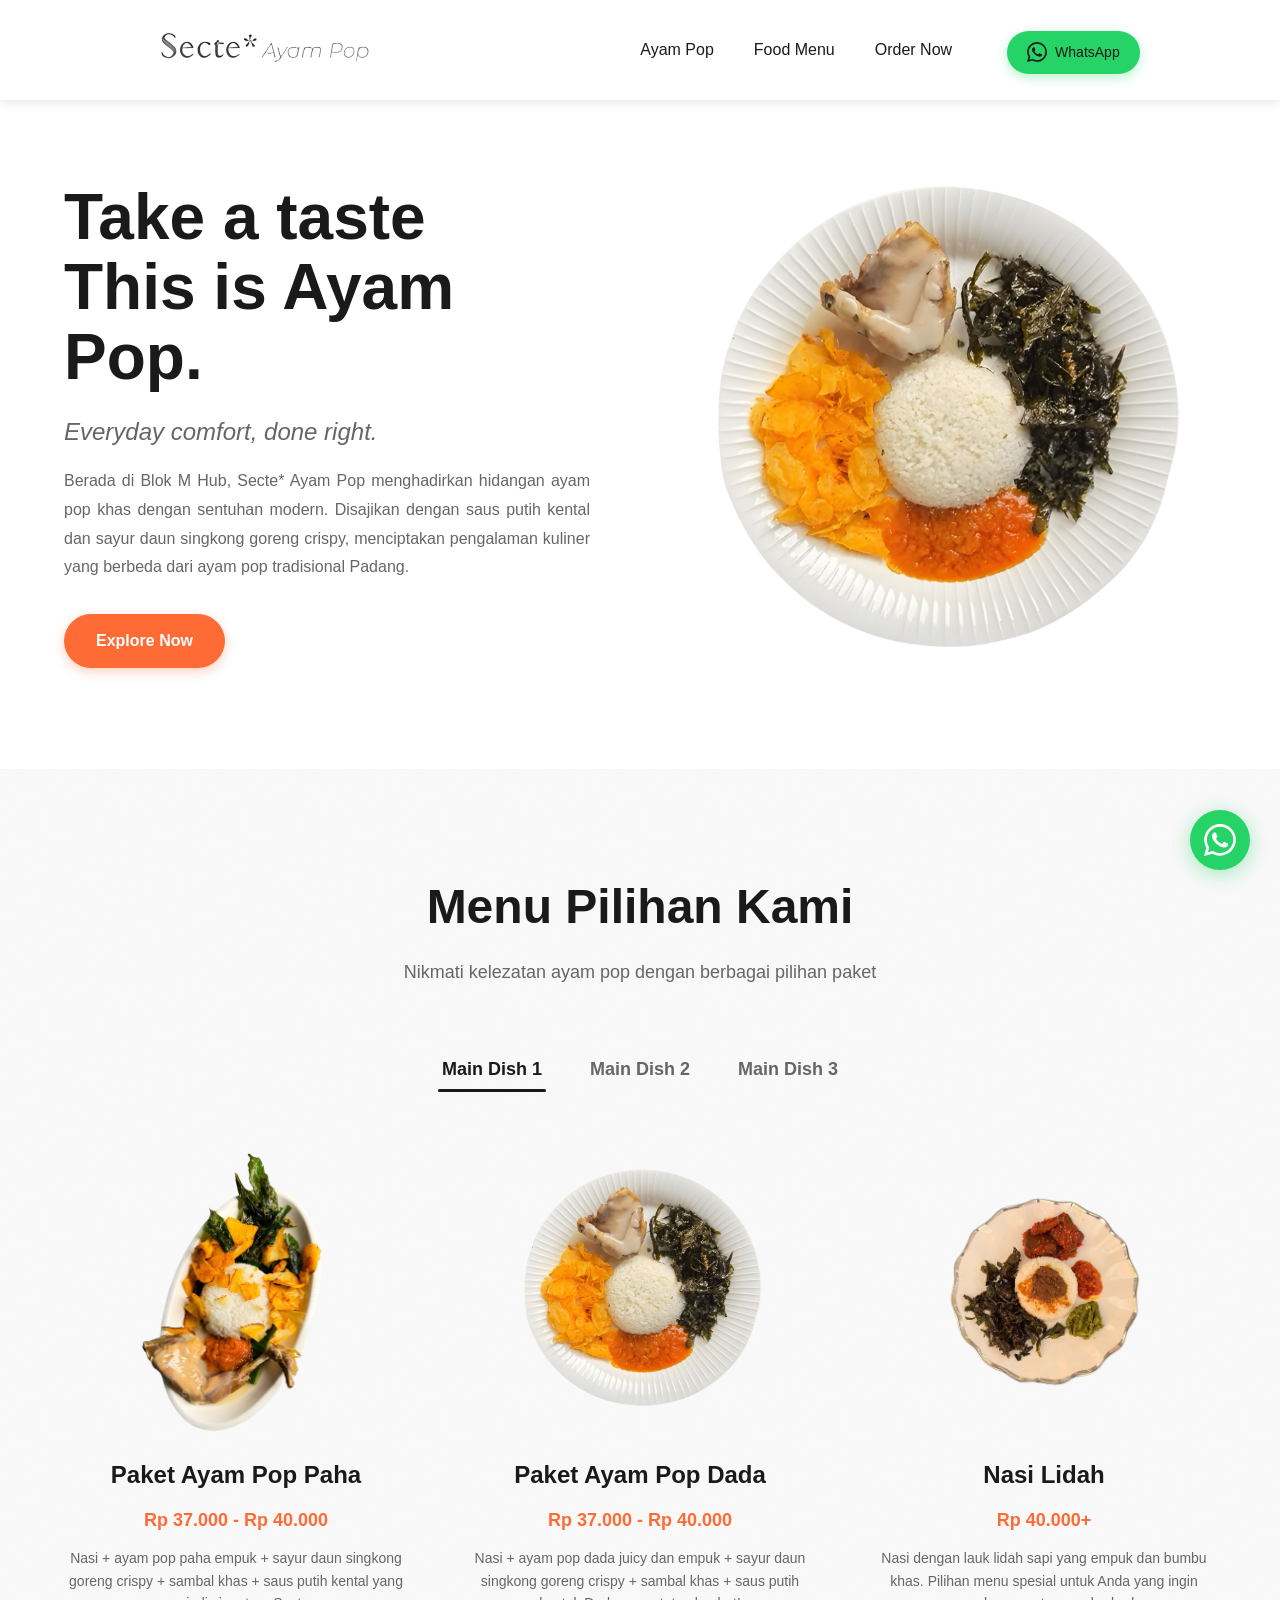
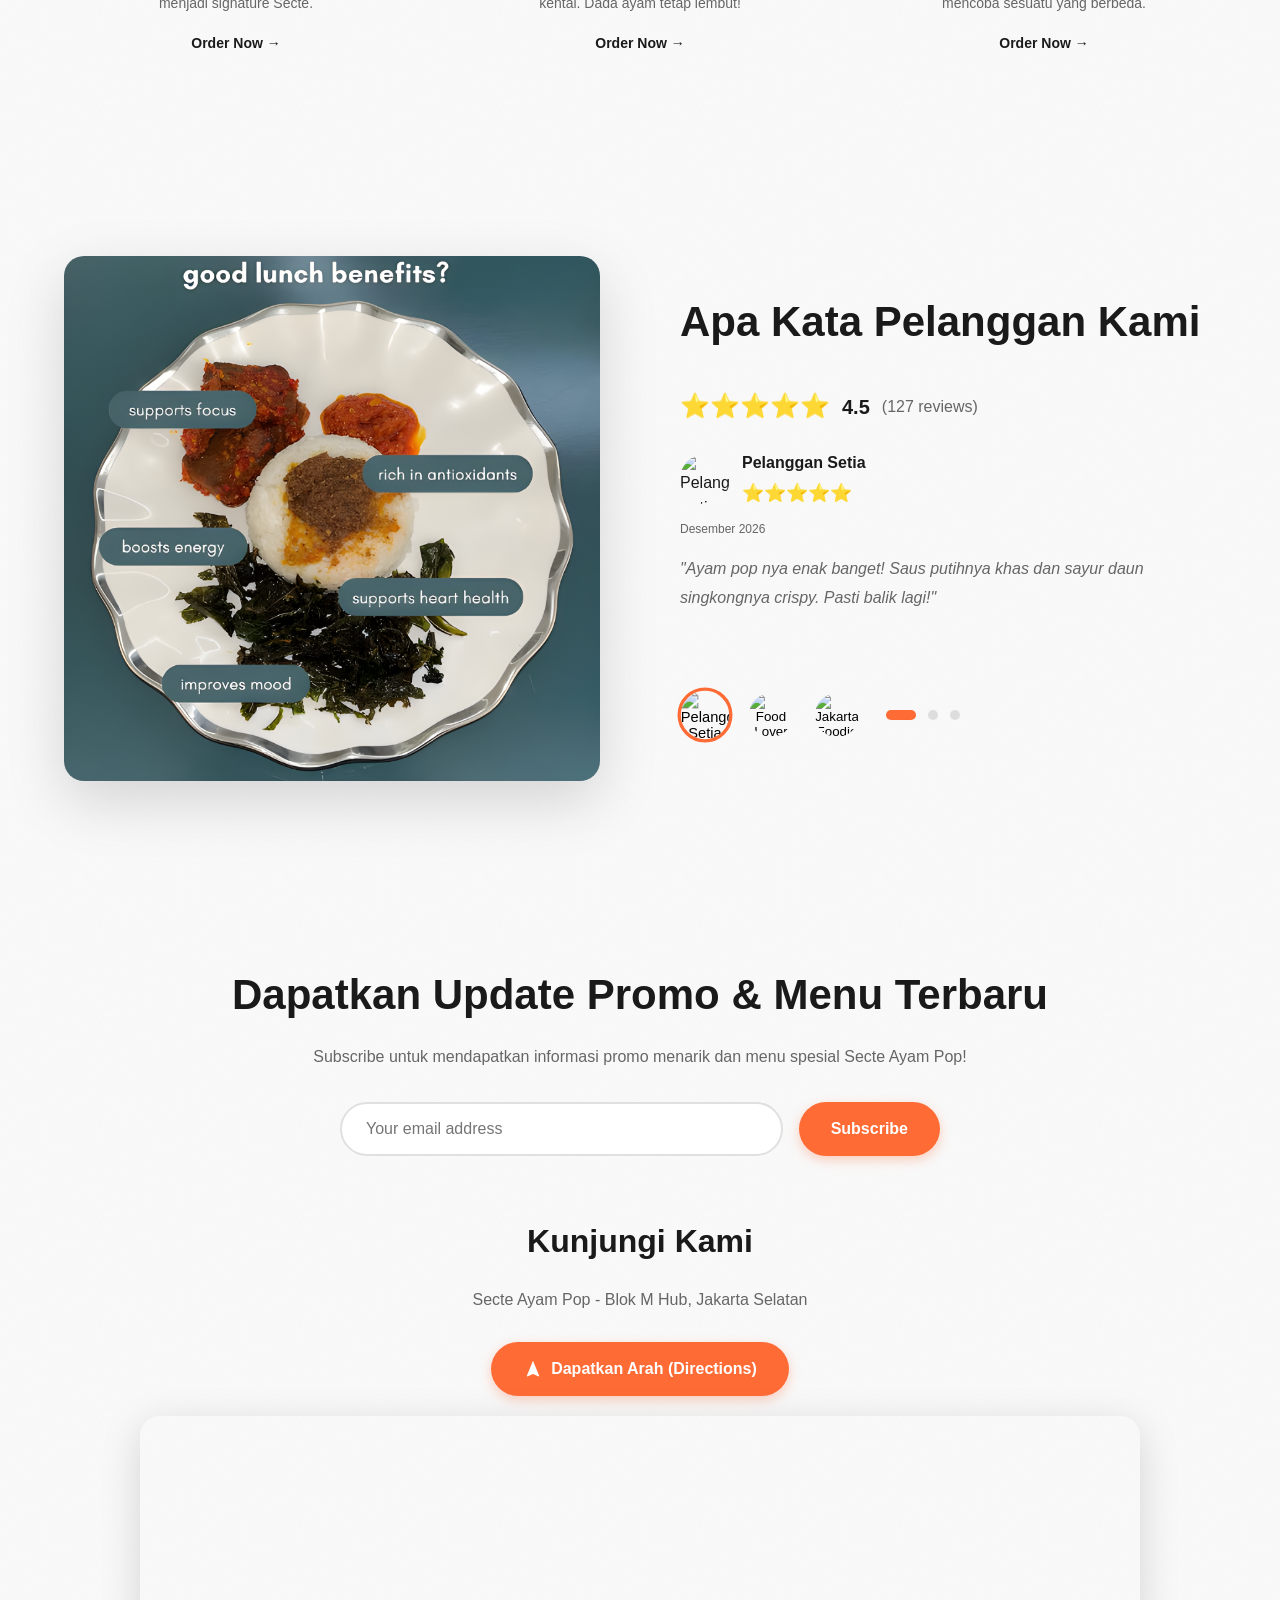
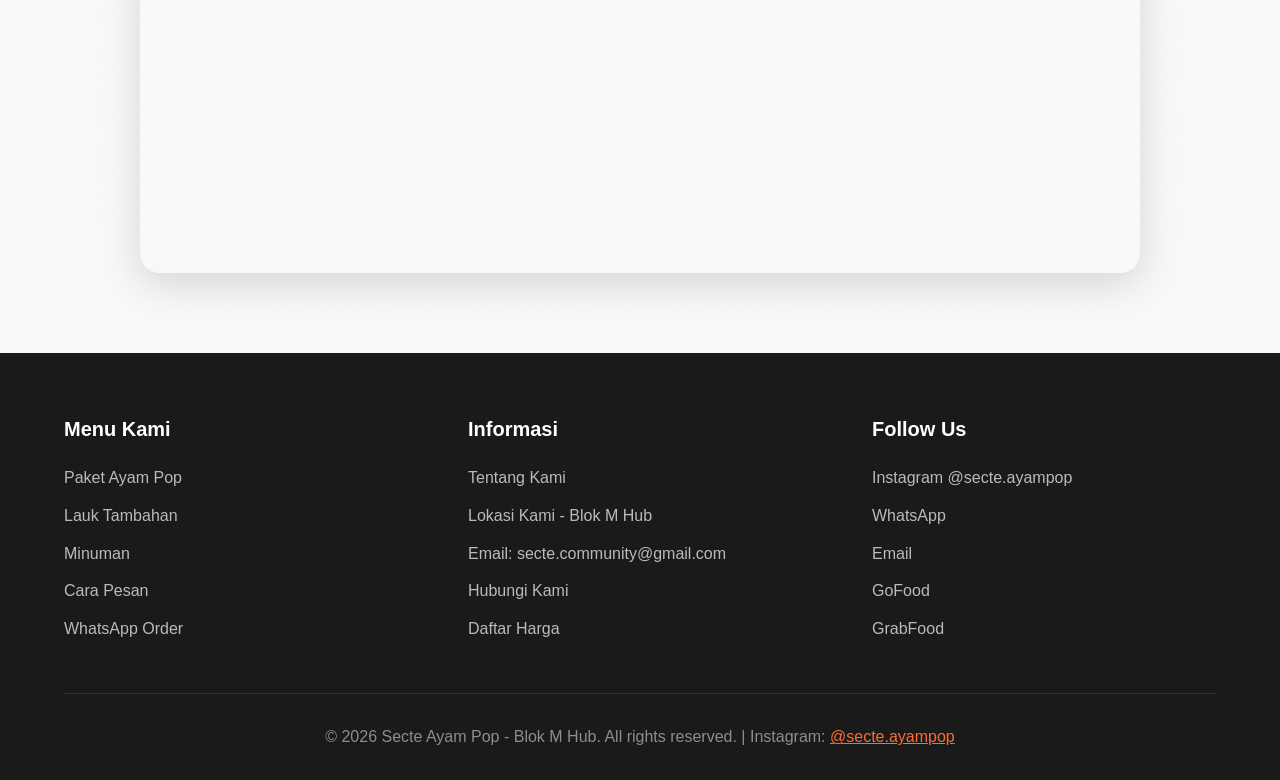
==== commit 7ab184bf: "Fix Mobile V6" ====
--- a/index.html
+++ b/index.html
@@ -41,18 +41,21 @@
         <nav class="navbar">
             <div class="container">
                 <div class="nav-content">
-                    <div class="logo">
-                        <img src="logo secte.png" alt="Luscious Logo">
-                    </div>
                     <div class="menu-toggle" id="menuToggle">
                         <span></span>
                         <span></span>
                         <span></span>
                     </div>
+                    <div class="logo">
+                        <img src="logo secte.png" alt="Luscious Logo">
+                    </div>
+
                     <ul class="nav-menu" id="navMenu">
-                        <li><a href="#ayampop" class="nav-link">Ayam Pop</a></li>
+                        <li><a href="https://www.instagram.com/reel/DSzZuzuEXDR/?igsh=MWRtaDRoMHp5YnRyaw=="
+                                target="_blank" class="nav-link">Ayam Pop</a></li>
                         <li><a href="#menu" class="nav-link">Food Menu</a></li>
-                        <li><a href="#order" class="nav-link">Order Now</a></li>
+                        <li><a href="https://linktr.ee/secte.ayampop?utm_source=ig&utm_medium=social&utm_content=link_in_bio&fbclid=PAb21jcAPRnyVleHRuA2FlbQIxMQBzcnRjBmFwcF9pZA81NjcwNjczNDMzNTI0MjcAAadQ4UoUKBaqYmqSYAFXOSodJcuJkSlVxa1Q3hJhItETgPSx4luLNXj8qJ_u8Q_aem_dNDKrPRGCwnVXgZ9OyXflg"
+                                target="_blank" class="nav-link">Order Now</a></li>
                         <li>
                             <a href="https://wa.me/62851210748310" target="_blank" class="btn-whatsapp">
                                 <svg width="20" height="20" viewBox="0 0 24 24" fill="none"
@@ -68,6 +71,15 @@
                 </div>
             </div>
         </nav>
+
+        <!-- Floating WhatsApp Button -->
+        <a href="https://wa.me/62851210748310" target="_blank" class="btn-whatsapp-float" aria-label="Chat on WhatsApp">
+            <svg width="32" height="32" viewBox="0 0 24 24" fill="none" xmlns="http://www.w3.org/2000/svg">
+                <path
+                    d="M17.472 14.382c-.297-.149-1.758-.867-2.03-.967-.273-.099-.471-.148-.67.15-.197.297-.767.966-.94 1.164-.173.199-.347.223-.644.075-.297-.15-1.255-.463-2.39-1.475-.883-.788-1.48-1.761-1.653-2.059-.173-.297-.018-.458.13-.606.134-.133.298-.347.446-.52.149-.174.198-.298.298-.497.099-.198.05-.371-.025-.52-.075-.149-.669-1.612-.916-2.207-.242-.579-.487-.5-.669-.51-.173-.008-.371-.01-.57-.01-.198 0-.52.074-.792.372-.272.297-1.04 1.016-1.04 2.479 0 1.462 1.065 2.875 1.213 3.074.149.198 2.096 3.2 5.077 4.487.709.306 1.262.489 1.694.625.712.227 1.36.195 1.871.118.571-.085 1.758-.719 2.006-1.413.248-.694.248-1.289.173-1.413-.074-.124-.272-.198-.57-.347m-5.421 7.403h-.004a9.87 9.87 0 01-5.031-1.378l-.361-.214-3.741.982.998-3.648-.235-.374a9.86 9.86 0 01-1.51-5.26c.001-5.45 4.436-9.884 9.888-9.884 2.64 0 5.122 1.03 6.988 2.898a9.825 9.825 0 012.893 6.994c-.003 5.45-4.437 9.884-9.885 9.884m8.413-18.297A11.815 11.815 0 0012.05 0C5.495 0 .16 5.335.157 11.892c0 2.096.547 4.142 1.588 5.945L.057 24l6.305-1.654a11.882 11.882 0 005.683 1.448h.005c6.554 0 11.89-5.335 11.893-11.893a11.821 11.821 0 00-3.48-8.413z"
+                    fill="white" />
+            </svg>
+        </a>
 
         <section class="hero">
             <div class="container">
--- a/style.css
+++ b/style.css
@@ -25,6 +25,8 @@
     color: var(--text-dark);
     line-height: 1.6;
     overflow-x: hidden;
+    /* Mencegah scroll horizontal */
+    width: 100%;
     background: #ffffff;
 }
 
@@ -279,7 +281,8 @@
     align-items: center;
     gap: 8px;
     background: #25D366;
-    color: var(--white);
+    color: var(--text-dark) !important;
+    /* Hitam - paksa */
     border: none;
     padding: 10px 20px;
     border-radius: 50px;
@@ -296,8 +299,77 @@
 
 .btn-whatsapp:hover {
     /* background: #128C7E;  ← Dihapus agar warna tetap hijau */
+    color: var(--white) !important;
+    /* Tetap hitam saat hover - paksa */
     transform: translateY(-2px);
     box-shadow: 0 6px 16px rgba(37, 211, 102, 0.4);
+}
+
+/* Hapus garis bawah orange di button WhatsApp */
+.btn-whatsapp::after {
+    display: none !important;
+}
+
+/* Button WhatsApp Mobile - tampil di navbar mobile saja */
+.btn-whatsapp-mobile {
+    display: none;
+    /* Hidden di desktop */
+}
+
+/* ===== FLOATING WHATSAPP BUTTON ===== */
+.btn-whatsapp-float {
+    position: fixed;
+    bottom: 30px;
+    right: 30px;
+    width: 60px;
+    height: 60px;
+    background: #25D366;
+    border-radius: 50%;
+    display: flex;
+    align-items: center;
+    justify-content: center;
+    box-shadow: 0 4px 20px rgba(37, 211, 102, 0.4);
+    z-index: 9999;
+    transition: all 0.3s ease;
+    animation: bounce 2s infinite;
+}
+
+.btn-whatsapp-float:hover {
+    background: #20BA5A;
+    transform: scale(1.1);
+    box-shadow: 0 6px 25px rgba(37, 211, 102, 0.6);
+    animation: none;
+}
+
+.btn-whatsapp-float svg {
+    fill: white;
+}
+
+@keyframes bounce {
+
+    0%,
+    100% {
+        transform: translateY(0);
+    }
+
+    50% {
+        transform: translateY(-10px);
+    }
+}
+
+/* Mobile - ukuran lebih kecil */
+@media (max-width: 768px) {
+    .btn-whatsapp-float {
+        width: 50px;
+        height: 50px;
+        bottom: 20px;
+        right: 20px;
+    }
+
+    .btn-whatsapp-float svg {
+        width: 26px;
+        height: 26px;
+    }
 }
 
 /* ===== NAVBAR ===== */
@@ -346,6 +418,8 @@
     margin-left: 250px;
 }
 
+
+
 .nav-menu a {
     text-decoration: none;
     color: var(--text-dark);
@@ -1017,6 +1091,8 @@
     z-index: 1002;
     order: 1;
     margin-right: auto;
+    margin-left: -150px;
+    /* Geser lebih ke kiri */
 }
 
 .menu-toggle span {
@@ -1046,6 +1122,10 @@
     }
 
     /* Navbar */
+    .navbar {
+        height: 100px;
+    }
+
     .nav-content {
         display: flex;
         flex-wrap: nowrap;
@@ -1053,26 +1133,60 @@
     }
 
     .menu-toggle {
-        display: flex;
+        display: flex !important;
         order: 1;
         margin-right: auto;
+    }
+
+    /* Tampilkan item khusus mobile di menu */
+    .mobile-only-item {
+        display: block;
+        margin-top: 20px;
+        /* Jarak agar tidak terlalu dempet */
+    }
+
+    /* WhatsApp button mobile - icondari bulat hijau */
+    .btn-whatsapp-mobile {
+        display: flex !important;
+        align-items: center;
+        justify-content: center;
+        width: 50px;
+        height: 50px;
+        background: #25D366;
+        border-radius: 50%;
+        padding: 12px;
+        order: 3;
+        margin-left: auto;
+        transition: all 0.3s ease;
+        box-shadow: 0 3px 10px rgba(37, 211, 102, 0.3);
+    }
+
+    .btn-whatsapp-mobile:hover {
+        background: #20BA5A;
+        transform: scale(1.1);
+        box-shadow: 0 5px 15px rgba(37, 211, 102, 0.4);
+    }
+
+    .btn-whatsapp-mobile svg {
+        fill: white;
     }
 
     .logo {
         order: 2;
         flex-shrink: 0;
-        margin-left: auto;
+        margin-right: -70px;
     }
 
     .logo img {
-        height: 150px;
+        height: 300px;
         margin-right: 0;
     }
 
     .nav-menu {
         position: fixed;
         top: 100px;
-        left: -100%;
+        left: -100% !important;
+        /* HIDDEN - harus diklik hamburger dulu */
         width: 100%;
         height: calc(100vh - 100px);
         background: rgba(255, 255, 255, 0.98);
@@ -1086,10 +1200,12 @@
         box-shadow: 0 5px 15px var(--shadow);
         order: 3;
         margin-right: 0;
+        visibility: hidden;
     }
 
     .nav-menu.active {
-        left: 0;
+        left: 0 !important;
+        visibility: visible;
     }
 
     .nav-menu a {
@@ -1112,7 +1228,7 @@
     .btn-whatsapp {
         padding: 8px 16px;
         font-size: 13px;
-        margin-left: 20px;
+        margin-left: 0;
     }
 
     /* Hero Section */
@@ -1194,7 +1310,7 @@
     .logo {
         order: 2;
         flex-shrink: 0;
-        margin-left: auto;
+        margin-left: -70px;
     }
 
     .menu-toggle {
@@ -1204,15 +1320,22 @@
     }
 
     .logo img {
-        height: 120px;
-        margin-right: 0;
+        height: 220px !important;
+        width: auto !important;
+        max-width: none !important;
+        margin-left: 120px;
     }
 
     .nav-menu {
         position: fixed;
         top: 80px;
-        left: -100%;
-        width: 100%;
+        left: -100% !important;
+        /* Start off-screen left */
+        right: 100% !important;
+        width: 100% !important;
+        /* Full width */
+        margin: 0 !important;
+        /* No margin */
         height: calc(100vh - 80px);
         background: rgba(255, 255, 255, 0.98);
         backdrop-filter: blur(10px);
@@ -1223,10 +1346,14 @@
         gap: 30px;
         transition: left 0.3s ease;
         box-shadow: 0 5px 15px var(--shadow);
+        visibility: hidden;
+        z-index: 999;
     }
 
     .nav-menu.active {
-        left: 0;
+        left: 0 !important;
+        right: 0 !important;
+        visibility: visible;
     }
 
     .nav-menu a {
